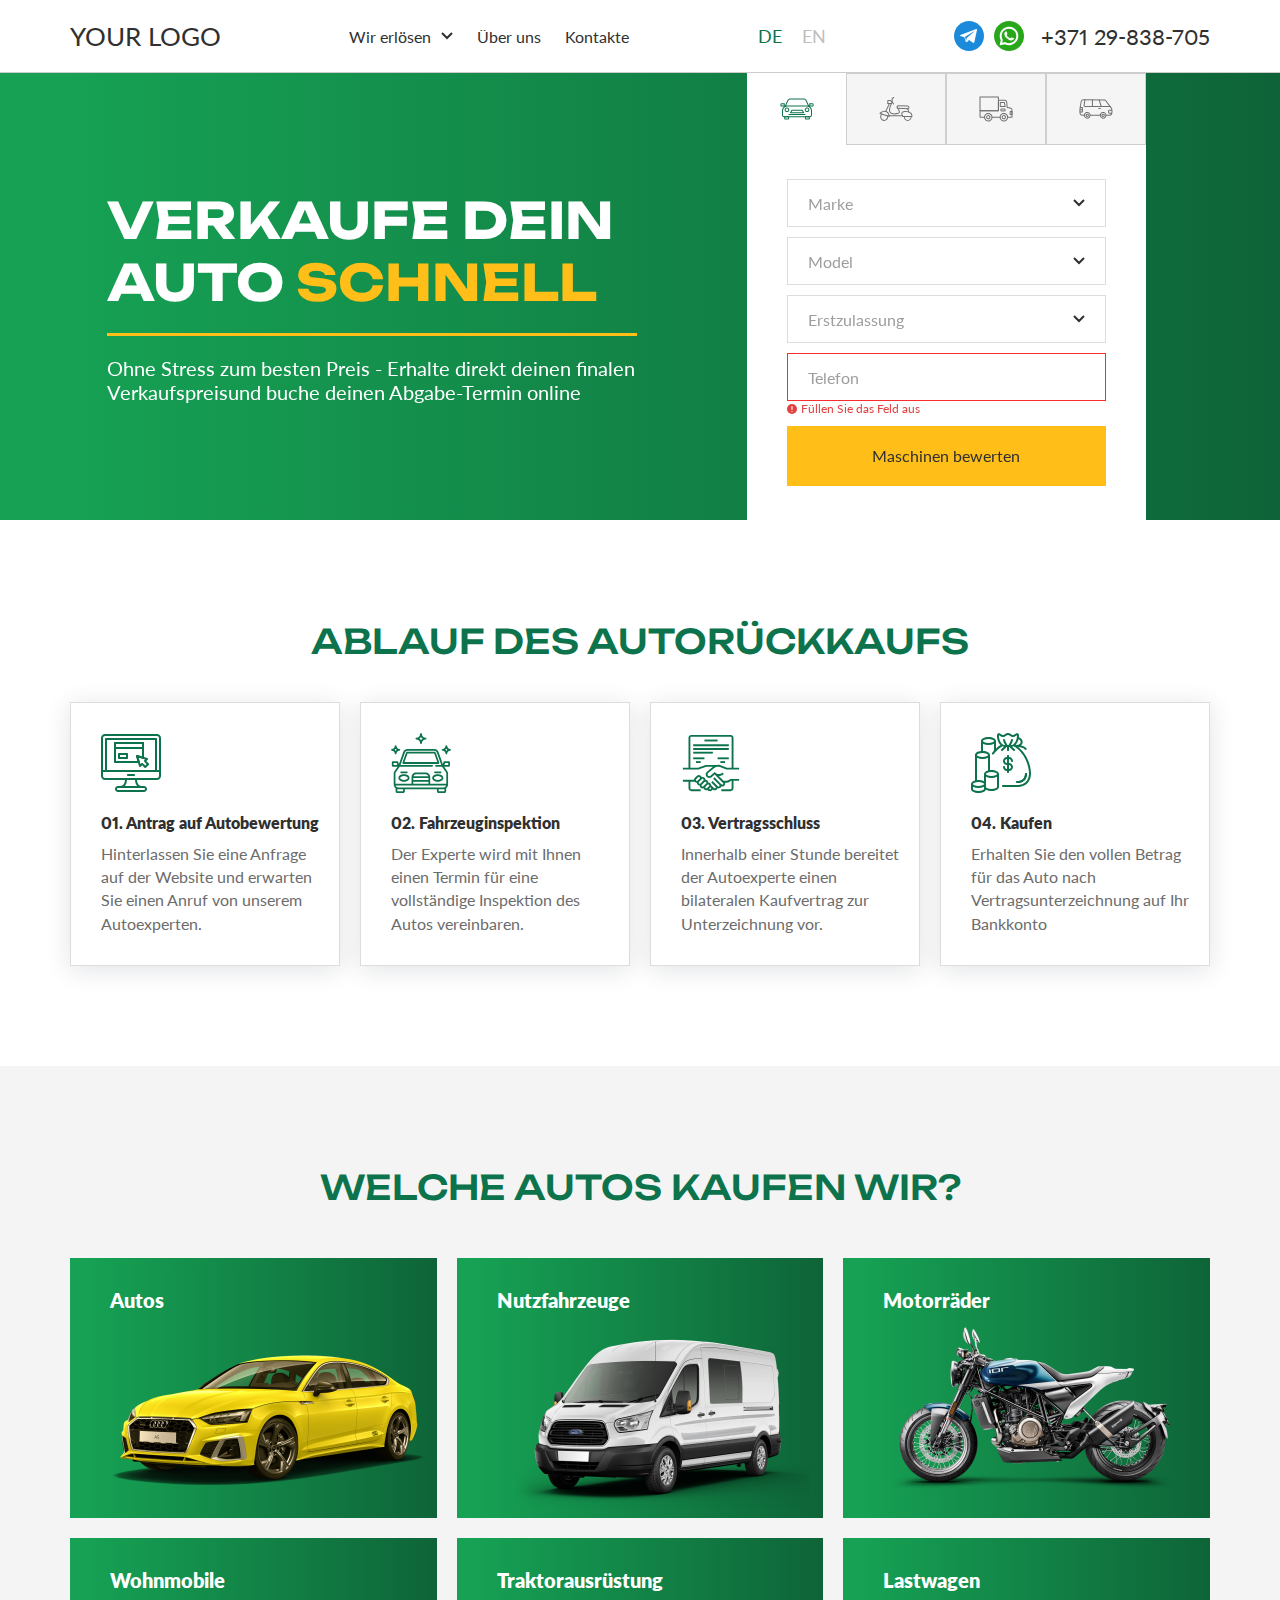
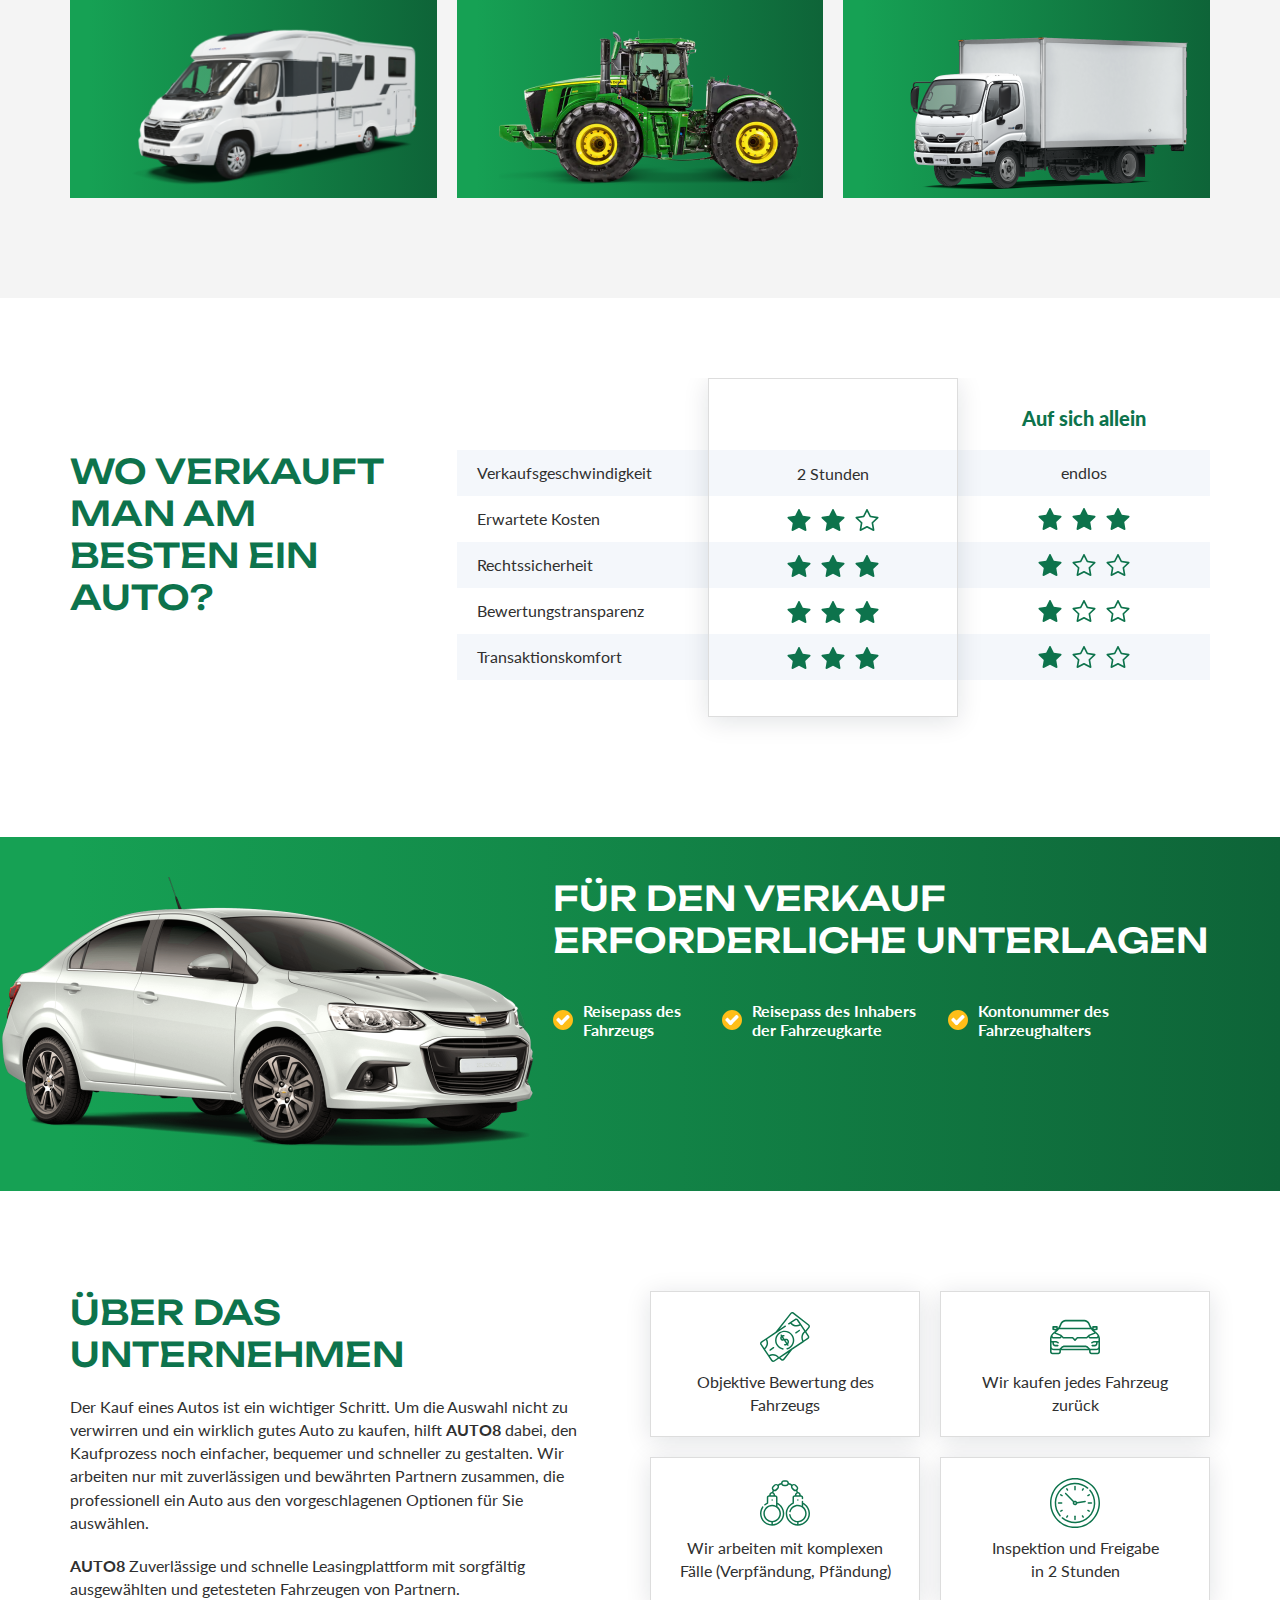
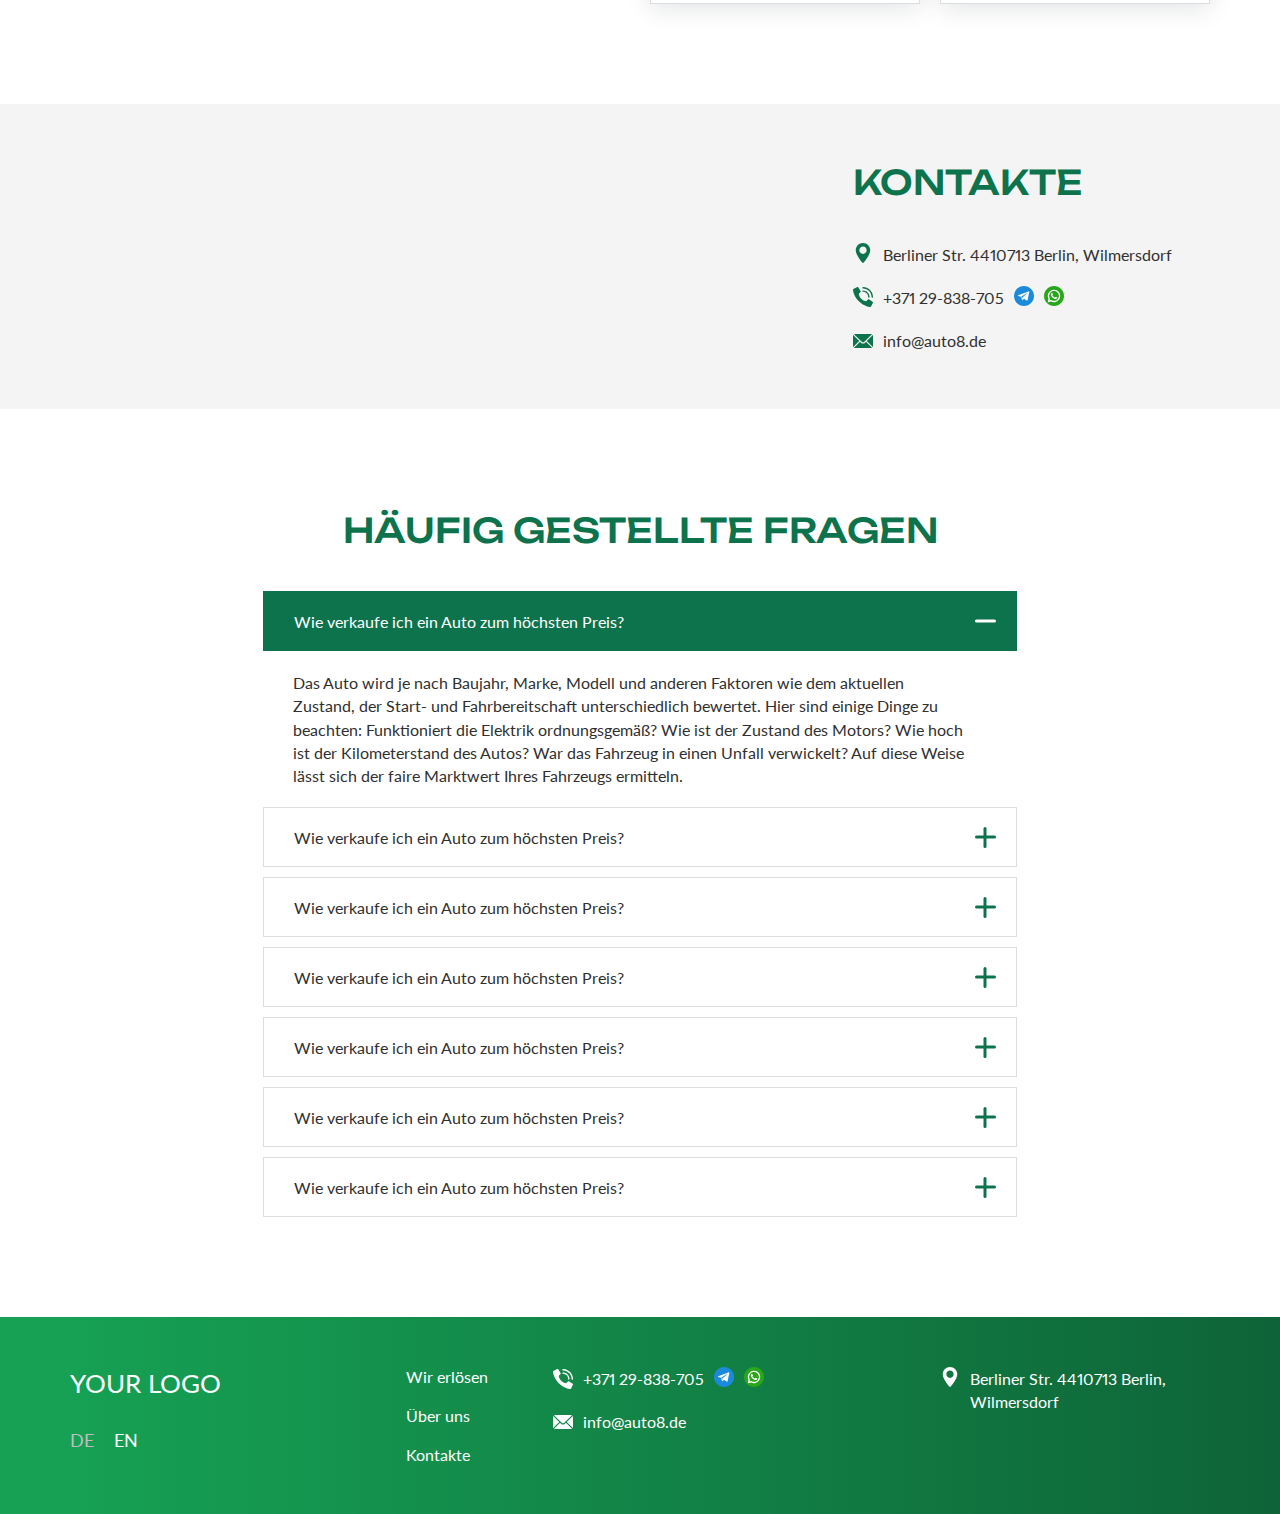
==== index.html @ 05e57867 "first commit" ====
<!DOCTYPE html>
<html lang="de">

<head>
	<meta charset="utf-8">
	<title>Auto8</title>
	<meta http-equiv="X-UA-Compatible" content="IE=edge">
	<meta name="viewport" content="width=device-width, initial-scale=1, maximum-scale=1">

	<meta property="og:image" content="path/to/image.jpg">
	<link rel="shortcut icon" href="img/favicon/favicon.ico" type="image/x-icon">

	<!-- Chrome, Firefox OS and Opera -->
	<meta name="theme-color" content="#000">
	<!-- Windows Phone -->
	<meta name="msapplication-navbutton-color" content="#000">
	<!-- iOS Safari -->
	<meta name="apple-mobile-web-app-status-bar-style" content="#000">

	<link rel="stylesheet" href="css/bootstrap.min.css">
	<link rel="stylesheet" href="css/slick.css" />
	<link rel="stylesheet" href="css/fileup.min.css">
	<link rel="stylesheet" href="css/main.css">
	<link rel="stylesheet" href="css/header.css">
	<link rel="stylesheet" href="css/footer.css">
	<link rel="stylesheet" href="css/media.css">

</head>

<body>

	<div class="wrapper">

		<div class="mobile-menu">

			<div class="mobile-menu__body">
				<ul class="menu">
					<li class="dropdown"><a href="#" class="dropdown-toggle" data-toggle="dropdown" aria-haspopup="true"
							aria-expanded="false">Wir erlösen </a>
						<div class="dropdown-menu">
							<ul class="dropdown-menu-list ul-my">
								<li class="dropdown">
									<a href="#" class="dropdown-toggle" data-toggle="dropdown" aria-haspopup="true"
										aria-expanded="false">Wir
										erlösen</a>
									<div class="dropdown-menu">
										<ul class="dropdown-menu-list ul-my">
											<li><a href="#">Wir erlösen</a></li>
											<li><a href="#">Über uns</a></li>
											<li><a href="#">Wir erlösen</a></li>
											<li><a href="#">Wir Über uns</a></li>
											<li><a href="#">Wir erlösen</a></li>
										</ul>
									</div>
								</li>
								<li class="dropdown">
									<a href="#" class="dropdown-toggle" data-toggle="dropdown" aria-haspopup="true"
										aria-expanded="false">Über
										uns</a>
									<div class="dropdown-menu">
										<ul class="dropdown-menu-list ul-my">
											<li><a href="#">Wir erlösen</a></li>
											<li><a href="#">Über uns</a></li>
											<li><a href="#">Wir erlösen</a></li>
											<li><a href="#">Wir Über uns</a></li>
											<li><a href="#">Wir erlösen</a></li>
										</ul>
									</div>
								</li>
								<li class="dropdown">
									<a href="#" class="dropdown-toggle" data-toggle="dropdown" aria-haspopup="true"
										aria-expanded="false">Wir
										erlösen</a>
									<div class="dropdown-menu">
										<ul class="dropdown-menu-list ul-my">
											<li><a href="#">Wir erlösen</a></li>
											<li><a href="#">Über uns</a></li>
											<li><a href="#">Wir erlösen</a></li>
											<li><a href="#">Wir Über uns</a></li>
											<li><a href="#">Wir erlösen</a></li>
										</ul>
									</div>
								</li>
								<li class="dropdown">
									<a href="#" class="dropdown-toggle" data-toggle="dropdown" aria-haspopup="true"
										aria-expanded="false">Wir Über
										uns</a>
									<div class="dropdown-menu">
										<ul class="dropdown-menu-list ul-my">
											<li><a href="#">Wir erlösen</a></li>
											<li><a href="#">Über uns</a></li>
											<li><a href="#">Wir erlösen</a></li>
											<li><a href="#">Wir Über uns</a></li>
											<li><a href="#">Wir erlösen</a></li>
										</ul>
									</div>
								</li>
								<li class="dropdown">
									<a href="#" class="dropdown-toggle" data-toggle="dropdown" aria-haspopup="true"
										aria-expanded="false">Wir
										erlösen</a>
									<div class="dropdown-menu">
										<ul class="dropdown-menu-list ul-my">
											<li><a href="#">Wir erlösen</a></li>
											<li><a href="#">Über uns</a></li>
											<li><a href="#">Wir erlösen</a></li>
											<li><a href="#">Wir Über uns</a></li>
											<li><a href="#">Wir erlösen</a></li>
										</ul>
									</div>
								</li>
							</ul>
						</div>

					</li>
					<li><a href="about.html">Über uns</a></li>
					<li><a href="contacts.html">Kontakte</a></li>
				</ul>

				<div class="list-language">
					<a href="#" class="list-language-item active">
						De
					</a>
					<a href="#" class="list-language-item">
						En
					</a>
				</div>

				<div class="mobile-menu-box">
					<ul class="list-messengers">
						<li><a href="#"><img src="img/telegram.svg" alt=""></a></li>
						<li><a href="#"><img src="img/whatsapp.svg" alt=""></a></li>
					</ul>
					<a href="tel:+37129838705" class="phone">+371 29-838-705</a>
				</div>
			</div>
		</div>

		<div class="overlay-menu"></div>

		<header>
			<div class="container">
				<div class="row">
					<div class="col-12 d-flex flex-wrap align-items-center">

						<a href="index.html" class="logo">your logo</a>

						<ul class="menu">
							<li class="dropdown"><a href="#" class="dropdown-toggle" data-toggle="dropdown" aria-haspopup="true"
									aria-expanded="false">Wir erlösen <span class="dropdown-toggle__icon"><svg class="svg-icon">
											<use xlink:href="img/sprite.svg#arrow-bottom"></use>
										</svg></span></a>
								<div class="dropdown-menu">
									<ul class="dropdown-menu-list ul-my">
										<li class="dropdown">
											<a href="#" class="dropdown-toggle" data-toggle="dropdown" aria-haspopup="true"
												aria-expanded="false">Wir erlösen</a>
											<div class="dropdown-menu">
												<ul class="dropdown-menu-list ul-my">
													<li><a href="#">Wir erlösen</a></li>
													<li><a href="#">Über uns</a></li>
													<li><a href="#">Wir erlösen</a></li>
													<li><a href="#">Wir Über uns</a></li>
													<li><a href="#">Wir erlösen</a></li>
												</ul>
											</div>
										</li>
										<li class="dropdown">
											<a href="#" class="dropdown-toggle" data-toggle="dropdown" aria-haspopup="true"
												aria-expanded="false">Über uns</a>
											<div class="dropdown-menu">
												<ul class="dropdown-menu-list ul-my">
													<li><a href="#">Wir erlösen</a></li>
													<li><a href="#">Über uns</a></li>
													<li><a href="#">Wir erlösen</a></li>
													<li><a href="#">Wir Über uns</a></li>
													<li><a href="#">Wir erlösen</a></li>
												</ul>
											</div>
										</li>
										<li class="dropdown">
											<a href="#" class="dropdown-toggle" data-toggle="dropdown" aria-haspopup="true"
												aria-expanded="false">Wir erlösen</a>
											<div class="dropdown-menu">
												<ul class="dropdown-menu-list ul-my">
													<li><a href="#">Wir erlösen</a></li>
													<li><a href="#">Über uns</a></li>
													<li><a href="#">Wir erlösen</a></li>
													<li><a href="#">Wir Über uns</a></li>
													<li><a href="#">Wir erlösen</a></li>
												</ul>
											</div>
										</li>
										<li class="dropdown">
											<a href="#" class="dropdown-toggle" data-toggle="dropdown" aria-haspopup="true"
												aria-expanded="false">Wir Über uns</a>
											<div class="dropdown-menu">
												<ul class="dropdown-menu-list ul-my">
													<li><a href="#">Wir erlösen</a></li>
													<li><a href="#">Über uns</a></li>
													<li><a href="#">Wir erlösen</a></li>
													<li><a href="#">Wir Über uns</a></li>
													<li><a href="#">Wir erlösen</a></li>
												</ul>
											</div>
										</li>
										<li class="dropdown">
											<a href="#" class="dropdown-toggle" data-toggle="dropdown" aria-haspopup="true"
												aria-expanded="false">Wir erlösen</a>
											<div class="dropdown-menu">
												<ul class="dropdown-menu-list ul-my">
													<li><a href="#">Wir erlösen</a></li>
													<li><a href="#">Über uns</a></li>
													<li><a href="#">Wir erlösen</a></li>
													<li><a href="#">Wir Über uns</a></li>
													<li><a href="#">Wir erlösen</a></li>
												</ul>
											</div>
										</li>
									</ul>
								</div>

							</li>
							<li><a href="about.html">Über uns</a></li>
							<li><a href="contacts.html">Kontakte</a></li>
						</ul>

						<div class="list-language">
							<a href="#" class="list-language-item active">De</a>
							<a href="#" class="list-language-item">En</a>
						</div>

						<ul class="list-messengers">
							<li><a href="#"><img src="img/telegram.svg" alt=""></a></li>
							<li><a href="#"><img src="img/whatsapp.svg" alt=""></a></li>
						</ul>

						<a href="tel:+37129838705" class="phone">+371 29-838-705</a>

						<a href="tel:" class="phone-mobile">
							<svg class="svg-icon">
								<use xlink:href="img/sprite.svg#phone"></use>
							</svg>
						</a>

						<div class="btn-burger">
							<span></span>
							<span></span>
							<span></span>
						</div>
					</div>
				</div>
			</div>
		</header>

		<main class="home">
			<div class="home-slider">
				<div class="slide">
					<div class="home-slider-item">
						<div class="container">
							<div class="row align-items-center">
								<div class="col-12 col-md-7">
									<div class="home-slider-content">
										<h1 class="slider-title">Verkaufe dein Auto <span class="color-accent">schnell</span></h1>
										<div class="box-text">Ohne Stress zum besten Preis - Erhalte direkt deinen finalen Verkaufspreisund
											buche deinen Abgabe-Termin online</div>
									</div>
								</div>
								<div class="col-12 col-md-5">
									<div class="home-filter">
										<ul class="nav nav-tabs" role="tablist">
											<li class="nav-item" role="presentation">
												<a class="nav-link active" id="nav-tab1" data-toggle="tab" href="#tab1" role="tab"
													aria-controls="tab1" aria-selected="true">
													<svg class="svg-icon">
														<use xlink:href="img/sprite.svg#tab1"></use>
													</svg>
												</a>
											</li>
											<li class="nav-item" role="presentation">
												<a class="nav-link" id="nav-tab2" data-toggle="tab" href="#tab2" role="tab" aria-controls="tab2"
													aria-selected="false">
													<svg class="svg-icon">
														<use xlink:href="img/sprite.svg#tab2"></use>
													</svg>
												</a>
											</li>
											<li class="nav-item" role="presentation">
												<a class="nav-link" id="nav-tab3" data-toggle="tab" href="#tab3" role="tab" aria-controls="tab3"
													aria-selected="false">
													<svg class="svg-icon">
														<use xlink:href="img/sprite.svg#tab3"></use>
													</svg>
												</a>
											</li>
											<li class="nav-item" role="presentation">
												<a class="nav-link" id="nav-tab4" data-toggle="tab" href="#tab4" role="tab" aria-controls="tab4"
													aria-selected="false">
													<svg class="svg-icon">
														<use xlink:href="img/sprite.svg#tab4"></use>
													</svg>
												</a>
											</li>
										</ul>

										<div class="tab-content">
											<div class="tab-pane active" id="tab1" role="tabpanel" aria-labelledby="nav-tab1">
												<form method="post" class="form">
													<label>
														<select name="select" class="select-my">
															<option value="Marke">Marke</option>
															<option value="BMW">BMW</option>
															<option value="Marke">Marke</option>
														</select>
													</label>
													<label>
														<select name="select" class="select-my">
															<option value="Model">Model</option>
															<option value="BMW">BMW</option>
															<option value="Marke">Marke</option>
														</select>
													</label>
													<label>
														<select name="select" class="select-my">
															<option value="Erstzulassung">Erstzulassung</option>
															<option value="BMW">BMW</option>
															<option value="Marke">Marke</option>
														</select>
													</label>
													<label class="error-label">
														<input type="text" placeholder="Telefon" name="phone">
														<div class="error-tooltip">
															<div class="error-tooltip__icon">!</div>
															<div class="error-tooltip__text">Füllen Sie das Feld aus</div>
														</div>
													</label>

													<button type="submit" class="btn btn-yellow">Maschinen bewerten</button>
												</form>
											</div>
											<div class="tab-pane" id="tab2" role="tabpanel" aria-labelledby="nav-tab2">
												<form method="post" class="form">
													<label>
														<select name="select" class="select-my">
															<option value="Marke">Marke</option>
															<option value="BMW">BMW</option>
															<option value="Marke">Marke</option>
														</select>
													</label>
													<label>
														<select name="select" class="select-my">
															<option value="Model">Model</option>
															<option value="BMW">BMW</option>
															<option value="Marke">Marke</option>
														</select>
													</label>
													<label>
														<select name="select" class="select-my">
															<option value="Erstzulassung">Erstzulassung</option>
															<option value="BMW">BMW</option>
															<option value="Marke">Marke</option>
														</select>
													</label>
													<label class="error-label">
														<input type="text" placeholder="Telefon" name="phone">
														<div class="error-tooltip">
															<div class="error-tooltip__icon">!</div>
															<div class="error-tooltip__text">Füllen Sie das Feld aus</div>
														</div>
													</label>

													<button type="submit" class="btn btn-yellow">Maschinen bewerten</button>
												</form>
											</div>
											<div class="tab-pane" id="tab3" role="tabpanel" aria-labelledby="nav-tab3">
												<form method="post" class="form">
													<label>
														<select name="select" class="select-my">
															<option value="Marke">Marke</option>
															<option value="BMW">BMW</option>
															<option value="Marke">Marke</option>
														</select>
													</label>
													<label>
														<select name="select" class="select-my">
															<option value="Model">Model</option>
															<option value="BMW">BMW</option>
															<option value="Marke">Marke</option>
														</select>
													</label>
													<label>
														<select name="select" class="select-my">
															<option value="Erstzulassung">Erstzulassung</option>
															<option value="BMW">BMW</option>
															<option value="Marke">Marke</option>
														</select>
													</label>
													<label>
														<input type="text" placeholder="Telefon" name="phone">
													</label>

													<button type="submit" class="btn btn-yellow">Maschinen bewerten</button>
												</form>
											</div>
											<div class="tab-pane" id="tab4" role="tabpanel" aria-labelledby="nav-tab4">
												<form method="post" class="form">
													<label>
														<select name="select" class="select-my">
															<option value="Marke">Marke</option>
															<option value="BMW">BMW</option>
															<option value="Marke">Marke</option>
														</select>
													</label>
													<label>
														<select name="select" class="select-my">
															<option value="Model">Model</option>
															<option value="BMW">BMW</option>
															<option value="Marke">Marke</option>
														</select>
													</label>
													<label>
														<select name="select" class="select-my">
															<option value="Erstzulassung">Erstzulassung</option>
															<option value="BMW">BMW</option>
															<option value="Marke">Marke</option>
														</select>
													</label>
													<label>
														<input type="text" placeholder="Telefon" name="phone">
													</label>

													<button type="submit" class="btn btn-yellow">Maschinen bewerten</button>
												</form>
											</div>

										</div>
									</div>

								</div>
							</div>
						</div>
					</div>
				</div>

			</div>
		</main>

		<section class="scheme">
			<div class="container">
				<div class="row">
					<div class="col-12 text-center">
						<h2>Ablauf des Autorückkaufs</h2>
					</div>
				</div>

				<div class="row">
					<div class="col-12 col-sm-6 col-lg-3 mb-10">
						<div class="scheme-box">
							<div class="scheme-box__icon"><img src="img/adv-icon1.svg" alt=""></div>
							<h3>01. Antrag auf Autobewertung</h3>
							<div class="box-text">
								<p>Hinterlassen Sie eine Anfrage auf der Website und erwarten Sie einen Anruf von unserem Autoexperten.
								</p>
							</div>
						</div>
					</div>

					<div class="col-12 col-sm-6 col-lg-3 mb-10">
						<div class="scheme-box">
							<div class="scheme-box__icon"><img src="img/adv-icon2.svg" alt=""></div>
							<h3>02. Fahrzeuginspektion</h3>
							<div class="box-text">
								<p>Der Experte wird mit Ihnen einen Termin für eine vollständige Inspektion des Autos vereinbaren.</p>
							</div>
						</div>
					</div>

					<div class="col-12 col-sm-6 col-lg-3 mb-10">
						<div class="scheme-box">
							<div class="scheme-box__icon"><img src="img/adv-icon3.svg" alt=""></div>
							<h3>03. Vertragsschluss</h3>
							<div class="box-text">
								<p>Innerhalb einer Stunde bereitet der Autoexperte einen bilateralen Kaufvertrag zur Unterzeichnung vor.
								</p>
							</div>
						</div>
					</div>

					<div class="col-12 col-sm-6 col-lg-3 mb-10">
						<div class="scheme-box">
							<div class="scheme-box__icon"><img src="img/adv-icon4.svg" alt=""></div>
							<h3>04. Kaufen</h3>
							<div class="box-text">
								<p>Erhalten Sie den vollen Betrag für das Auto nach Vertragsunterzeichnung auf Ihr Bankkonto</p>
							</div>
						</div>
					</div>

				</div>
			</div>
		</section>

		<section class="category-auto bg-grey" id="category-auto">
			<div class="container">
				<div class="row">
					<div class="col-12 text-center">
						<h2>Welche Autos kaufen wir?</h2>
					</div>
				</div>

				<div class="row category-auto-slider">
					<div class="col-12 col-sm-6 col-lg-4 mb-20">
						<div class="category-auto-box category-auto-box1">
							<h4>Autos</h4>
							<img src="img/category1.png" alt="" class="category-auto-box__img">
						</div>
					</div>
					<div class="col-12 col-sm-6 col-lg-4 mb-20">
						<div class="category-auto-box category-auto-box2">
							<h4>Nutzfahrzeuge</h4>
							<img src="img/category2.png" alt="" class="category-auto-box__img">
						</div>
					</div>
					<div class="col-12 col-sm-6 col-lg-4 mb-20">
						<div class="category-auto-box category-auto-box3">
							<h4>Motorräder</h4>
							<img src="img/category3.png" alt="" class="category-auto-box__img">
						</div>
					</div>
					<div class="col-12 col-sm-6 col-lg-4 mb-20">
						<div class="category-auto-box category-auto-box4">
							<h4>Wohnmobile</h4>
							<img src="img/category4.png" alt="" class="category-auto-box__img">
						</div>
					</div>
					<div class="col-12 col-sm-6 col-lg-4 mb-20">
						<div class="category-auto-box category-auto-box5">
							<h4>Traktorausrüstung</h4>
							<img src="img/category5.png" alt="" class="category-auto-box__img">
						</div>
					</div>
					<div class="col-12 col-sm-6 col-lg-4 mb-20">
						<div class="category-auto-box category-auto-box6">
							<h4>Lastwagen</h4>
							<img src="img/category6.png" alt="" class="category-auto-box__img">
						</div>
					</div>
				</div>
			</div>
		</section>

		<section class="benefit p-80">
			<div class="container">
				<div class="row">
					<div class="col-12 col-lg-4">
						<h2>Wo verkauft man am besten ein Auto?</h2>
					</div>

					<div class="col-12 col-lg-8">
						<div class="benefit-table">
							<div class="benefit-table-row col-30">
								<ul class="ul-my benefit-table-list">
									<li>Verkaufsgeschwindigkeit</li>
									<li>Erwartete Kosten</li>
									<li>Rechtssicherheit</li>
									<li>Bewertungstransparenz</li>
									<li>Transaktionskomfort</li>
								</ul>
							</div>

							<div class="benefit-table-col">
								<div class="priority-box">
									<div class="benefit-table-col__head">
										<div class="logo-company"></div>
									</div>
									<div class="benefit-table-col__body">
										<ul class="ul-my benefit-table-list">
											<li>2 Stunden</li>
											<li>
												<ul class="list-star ul-my">
													<li><img src="img/star.svg" alt=""></li>
													<li><img src="img/star.svg" alt=""></li>
													<li><img src="img/star0.svg" alt=""></li>
												</ul>
											</li>
											<li>
												<ul class="list-star ul-my">
													<li><img src="img/star.svg" alt=""></li>
													<li><img src="img/star.svg" alt=""></li>
													<li><img src="img/star.svg" alt=""></li>
												</ul>
											</li>
											<li>
												<ul class="list-star ul-my">
													<li><img src="img/star.svg" alt=""></li>
													<li><img src="img/star.svg" alt=""></li>
													<li><img src="img/star.svg" alt=""></li>
												</ul>
											</li>
											<li>
												<ul class="list-star ul-my">
													<li><img src="img/star.svg" alt=""></li>
													<li><img src="img/star.svg" alt=""></li>
													<li><img src="img/star.svg" alt=""></li>
												</ul>
											</li>
										</ul>
									</div>
								</div>
							</div>
							<div class="benefit-table-col">
								<div class="no-priority-box">
									<div class="benefit-table-col__head">
										<h3>Auf sich allein</h3>
									</div>
									<div class="benefit-table-col__body">
										<ul class="ul-my benefit-table-list">
											<li>endlos</li>
											<li>
												<ul class="list-star ul-my">
													<li><img src="img/star.svg" alt=""></li>
													<li><img src="img/star.svg" alt=""></li>
													<li><img src="img/star.svg" alt=""></li>
												</ul>
											</li>
											<li>
												<ul class="list-star ul-my">
													<li><img src="img/star.svg" alt=""></li>
													<li><img src="img/star0.svg" alt=""></li>
													<li><img src="img/star0.svg" alt=""></li>
												</ul>
											</li>
											<li>
												<ul class="list-star ul-my">
													<li><img src="img/star.svg" alt=""></li>
													<li><img src="img/star0.svg" alt=""></li>
													<li><img src="img/star0.svg" alt=""></li>
												</ul>
											</li>
											<li>
												<ul class="list-star ul-my">
													<li><img src="img/star.svg" alt=""></li>
													<li><img src="img/star0.svg" alt=""></li>
													<li><img src="img/star0.svg" alt=""></li>
												</ul>
											</li>
										</ul>
									</div>
								</div>
							</div>
						</div>
					</div>
				</div>
			</div>
		</section>

		<section class="documents">
			<div class="container">
				<div class="row">
					<div class="col-12 col-lg-7 order-lg-1">
						<h2 class="color-white">Für den Verkauf erforderliche Unterlagen</h2>

						<div class="row">
							<div class="col-12 col-sm-6 col-lg-3 mb-20">
								<div class="documents-box">
									<div class="documents-box__icon"><img src="img/checked.svg" alt=""></div>
									<p>Reisepass des Fahrzeugs</p>
								</div>
							</div>
							<div class="col-12 col-sm-6 col-lg-4 mb-20">
								<div class="documents-box">
									<div class="documents-box__icon"><img src="img/checked.svg" alt=""></div>
									<p>Reisepass des Inhabers der Fahrzeugkarte</p>
								</div>
							</div>
							<div class="col-12 col-sm-6 col-lg-4 mb-20">
								<div class="documents-box">
									<div class="documents-box__icon"><img src="img/checked.svg" alt=""></div>
									<p>Kontonummer des Fahrzeughalters</p>
								</div>
							</div>
						</div>
					</div>

					<div class="col-12 col-lg-5 d-none d-lg-block">
						<div class="documents-image"><img src="img/car.png" alt=""></div>
					</div>
				</div>
			</div>
		</section>

		<section class="about">
			<div class="container">
				<div class="row">
					<div class="col-12 col-lg-6">
						<h2>Über das Unternehmen</h2>
						<div class="box-text">
							<p>Der Kauf eines Autos ist ein wichtiger Schritt. Um die Auswahl nicht zu verwirren und ein wirklich
								gutes
								Auto zu kaufen,
								hilft <strong>AUTO8</strong> dabei, den Kaufprozess noch einfacher, bequemer und schneller zu gestalten.
								Wir arbeiten nur
								mit
								zuverlässigen und bewährten Partnern zusammen, die professionell ein Auto aus den vorgeschlagenen
								Optionen
								für Sie
								auswählen.</p>

							<p><strong>AUTO8</strong> Zuverlässige und schnelle Leasingplattform mit sorgfältig ausgewählten und
								getesteten Fahrzeugen von
								Partnern.</p>
						</div>
					</div>

					<div class="col-12 col-lg-6">
						<div class="row">
							<div class="col-6 mb-20">
								<div class="about-box">
									<div class="about-box__icon"><img src="img/about-icon1.svg" alt=""></div>
									<p>Objektive Bewertung des <br>Fahrzeugs</p>
								</div>
							</div>
							<div class="col-6 mb-20">
								<div class="about-box">
									<div class="about-box__icon"><img src="img/about-icon2.svg" alt=""></div>
									<p>Wir kaufen jedes Fahrzeug <br>zurück</p>
								</div>
							</div>
							<div class="col-6 mb-20">
								<div class="about-box">
									<div class="about-box__icon"><img src="img/about-icon3.svg" alt=""></div>
									<p>Wir arbeiten mit komplexen <br>
										Fälle (Verpfändung, Pfändung)</p>
								</div>
							</div>
							<div class="col-6 mb-20">
								<div class="about-box">
									<div class="about-box__icon"><img src="img/about-icon4.svg" alt=""></div>
									<p>Inspektion und Freigabe <br>
										in 2 Stunden</p>
								</div>
							</div>
						</div>
					</div>
				</div>
			</div>
		</section>

		<section class="work-address">
			<div class="container">
				<div class="row">
					<div class="col-12 col-lg-4 order-lg-1">
						<div class="work-address-content">
							<h2>Kontakte</h2>

							<div class="work-address-box">
								<div class="list-contacts-item">
									<div class="list-contacts-item__icon">
										<svg class="svg-icon">
											<use xlink:href="img/sprite.svg#location"></use>
										</svg>
									</div>
									<div class="list-contacts-item__text">Berliner Str. 4410713 Berlin, Wilmersdorf</div>
								</div>
								<div class="list-contacts-item">
									<a href="tel:+37129838705" class="list-contacts-item__link">
										<span class="list-contacts-item__icon">
											<svg class="svg-icon">
												<use xlink:href="img/sprite.svg#phone"></use>
											</svg>
										</span>
										<span class="list-contacts-item__text">+371 29-838-705</span>
									</a>
									<ul class="list-messengers">
										<li><a href="#"><img src="img/telegram.svg" alt=""></a></li>
										<li><a href="#"><img src="img/whatsapp.svg" alt=""></a></li>
									</ul>
								</div>
								<div class="list-contacts-item">
									<a href="mailto:info@auto8.de" class="list-contacts-item__link">
										<span class="list-contacts-item__icon">
											<svg class="svg-icon">
												<use xlink:href="img/sprite.svg#mail"></use>
											</svg>
										</span>
										<span class="list-contacts-item__text">info@auto8.de</span>
									</a>
								</div>
							</div>
						</div>
					</div>

					<div class="col-12 col-lg-8">
						<div class="map">
							<iframe
								src="https://www.google.com/maps/embed?pb=!1m18!1m12!1m3!1d2179.0674229301007!2d24.208456416014542!3d56.89623178087463!2m3!1f0!2f0!3f0!3m2!1i1024!2i768!4f13.1!3m3!1m2!1s0x46eed24236c232f3%3A0xed297e4a9b831e4f!2zTWFza2F2YXMgaWVsYSA0MTgsIExhdGdhbGVzIHByaWVrxaFwaWxzxJN0YSwgUsSrZ2EsIExWLTEwNjMsINCb0LDRgtCy0LjRjw!5e0!3m2!1sru!2sua!4v1658496160242!5m2!1sru!2sua"
								style="border:0;" allowfullscreen="" loading="lazy"
								referrerpolicy="no-referrer-when-downgrade"></iframe>
						</div>
					</div>
				</div>
			</div>
		</section>

		<section class="question p-100">
			<div class="container">
				<div class="row">
					<div class="col-12 text-center">
						<h2>Häufig gestellte Fragen</h2>
					</div>

					<div class="col-12 col-lg-8 offset-lg-2">
						<div class="accordion" id="accordionExample">
							<div class="card">
								<div class="card-header" id="headingOne" data-toggle="collapse" data-target="#collapseOne"
									aria-expanded="true" aria-controls="collapseOne">
									<h3>Wie verkaufe ich ein Auto zum höchsten Preis?</h3>
									<div class="accordion-icon"></div>
								</div>

								<div id="collapseOne" class="collapse show" aria-labelledby="headingOne"
									data-parent="#accordionExample">
									<div class="card-body">
										<div class="box-text">
											<p>Das Auto wird je nach Baujahr, Marke, Modell und anderen Faktoren wie dem aktuellen Zustand,
												der
												Start- und
												Fahrbereitschaft unterschiedlich bewertet. Hier sind einige Dinge zu beachten: Funktioniert die
												Elektrik ordnungsgemäß?
												Wie ist der Zustand des Motors? Wie hoch ist der Kilometerstand des Autos? War das Fahrzeug in
												einen Unfall verwickelt?
												Auf diese Weise lässt sich der faire Marktwert Ihres Fahrzeugs ermitteln.</p>
										</div>
									</div>
								</div>
							</div>
							<div class="card">
								<div class="card-header collapsed" id="headingTwo" data-toggle="collapse" data-target="#collapseTwo"
									aria-expanded="false" aria-controls="collapseTwo">
									<h3>Wie verkaufe ich ein Auto zum höchsten Preis?</h3>
									<div class="accordion-icon"></div>
								</div>
								<div id="collapseTwo" class="collapse" aria-labelledby="headingTwo" data-parent="#accordionExample">
									<div class="card-body">
										<div class="box-text">
											<p>Das Auto wird je nach Baujahr, Marke, Modell und anderen Faktoren wie dem aktuellen Zustand,
												der
												Start- und
												Fahrbereitschaft unterschiedlich bewertet. Hier sind einige Dinge zu beachten: Funktioniert die
												Elektrik
												ordnungsgemäß?
												Wie ist der Zustand des Motors? Wie hoch ist der Kilometerstand des Autos? War das Fahrzeug in
												einen Unfall
												verwickelt?
												Auf diese Weise lässt sich der faire Marktwert Ihres Fahrzeugs ermitteln.</p>
										</div>
									</div>
								</div>
							</div>
							<div class="card">
								<div class="card-header collapsed" id="headingThree" data-toggle="collapse" data-target="#collapseThree"
									aria-expanded="false" aria-controls="collapseThree">
									<h3>Wie verkaufe ich ein Auto zum höchsten Preis?</h3>
									<div class="accordion-icon"></div>
								</div>
								<div id="collapseThree" class="collapse" aria-labelledby="headingThree" data-parent="#accordionExample">
									<div class="card-body">
										<div class="box-text">
											<p>Das Auto wird je nach Baujahr, Marke, Modell und anderen Faktoren wie dem aktuellen Zustand,
												der
												Start- und
												Fahrbereitschaft unterschiedlich bewertet. Hier sind einige Dinge zu beachten: Funktioniert die
												Elektrik
												ordnungsgemäß?
												Wie ist der Zustand des Motors? Wie hoch ist der Kilometerstand des Autos? War das Fahrzeug in
												einen Unfall
												verwickelt?
												Auf diese Weise lässt sich der faire Marktwert Ihres Fahrzeugs ermitteln.</p>
										</div>
									</div>
								</div>
							</div>
							<div class="card">
								<div class="card-header collapsed" id="headingFour" data-toggle="collapse" data-target="#collapseFour"
									aria-expanded="false" aria-controls="collapseFour">
									<h3>Wie verkaufe ich ein Auto zum höchsten Preis?</h3>
									<div class="accordion-icon"></div>
								</div>
								<div id="collapseFour" class="collapse" aria-labelledby="headingFour" data-parent="#accordionExample">
									<div class="card-body">
										<div class="box-text">
											<p>Das Auto wird je nach Baujahr, Marke, Modell und anderen Faktoren wie dem aktuellen Zustand,
												der
												Start- und
												Fahrbereitschaft unterschiedlich bewertet. Hier sind einige Dinge zu beachten: Funktioniert die
												Elektrik
												ordnungsgemäß?
												Wie ist der Zustand des Motors? Wie hoch ist der Kilometerstand des Autos? War das Fahrzeug in
												einen Unfall
												verwickelt?
												Auf diese Weise lässt sich der faire Marktwert Ihres Fahrzeugs ermitteln.</p>
										</div>
									</div>
								</div>
							</div>
							<div class="card">
								<div class="card-header collapsed" id="headingFive" data-toggle="collapse" data-target="#collapseFive"
									aria-expanded="false" aria-controls="collapseFive">
									<h3>Wie verkaufe ich ein Auto zum höchsten Preis?</h3>
									<div class="accordion-icon"></div>
								</div>
								<div id="collapseFive" class="collapse" aria-labelledby="headingFive" data-parent="#accordionExample">
									<div class="card-body">
										<div class="box-text">
											<p>Das Auto wird je nach Baujahr, Marke, Modell und anderen Faktoren wie dem aktuellen Zustand,
												der
												Start- und
												Fahrbereitschaft unterschiedlich bewertet. Hier sind einige Dinge zu beachten: Funktioniert die
												Elektrik
												ordnungsgemäß?
												Wie ist der Zustand des Motors? Wie hoch ist der Kilometerstand des Autos? War das Fahrzeug in
												einen Unfall
												verwickelt?
												Auf diese Weise lässt sich der faire Marktwert Ihres Fahrzeugs ermitteln.</p>
										</div>
									</div>
								</div>
							</div>
							<div class="card">
								<div class="card-header collapsed" id="headingSex" data-toggle="collapse" data-target="#collapseSex"
									aria-expanded="false" aria-controls="collapseSex">
									<h3>Wie verkaufe ich ein Auto zum höchsten Preis?</h3>
									<div class="accordion-icon"></div>
								</div>
								<div id="collapseSex" class="collapse" aria-labelledby="headingSex" data-parent="#accordionExample">
									<div class="card-body">
										<div class="box-text">
											<p>Das Auto wird je nach Baujahr, Marke, Modell und anderen Faktoren wie dem aktuellen Zustand,
												der
												Start- und
												Fahrbereitschaft unterschiedlich bewertet. Hier sind einige Dinge zu beachten: Funktioniert die
												Elektrik
												ordnungsgemäß?
												Wie ist der Zustand des Motors? Wie hoch ist der Kilometerstand des Autos? War das Fahrzeug in
												einen Unfall
												verwickelt?
												Auf diese Weise lässt sich der faire Marktwert Ihres Fahrzeugs ermitteln.</p>
										</div>
									</div>
								</div>
							</div>
							<div class="card">
								<div class="card-header collapsed" id="headingSeven" data-toggle="collapse" data-target="#collapseSeven"
									aria-expanded="false" aria-controls="collapseSeven">
									<h3>Wie verkaufe ich ein Auto zum höchsten Preis?</h3>
									<div class="accordion-icon"></div>
								</div>
								<div id="collapseSeven" class="collapse" aria-labelledby="headingSeven" data-parent="#accordionExample">
									<div class="card-body">
										<div class="box-text">
											<p>Das Auto wird je nach Baujahr, Marke, Modell und anderen Faktoren wie dem aktuellen Zustand,
												der
												Start- und
												Fahrbereitschaft unterschiedlich bewertet. Hier sind einige Dinge zu beachten: Funktioniert die
												Elektrik
												ordnungsgemäß?
												Wie ist der Zustand des Motors? Wie hoch ist der Kilometerstand des Autos? War das Fahrzeug in
												einen Unfall
												verwickelt?
												Auf diese Weise lässt sich der faire Marktwert Ihres Fahrzeugs ermitteln.</p>
										</div>
									</div>
								</div>
							</div>
						</div>
					</div>
				</div>
			</div>
		</section>

		<footer>
			<div class="container">
				<div class="row">
					<div class="col-12 col-sm-6 col-lg-3">
						<div class="footer-box">
							<a href="index.html" class="logo">
								your logo
							</a>

							<div class="list-language">
								<a href="#" class="list-language-item active">
									De
								</a>
								<a href="#" class="list-language-item">
									En
								</a>
							</div>
						</div>
					</div>

					<div class="col-4 col-sm-6 col-lg-2">
						<ul class="footer-menu">
							<li><a href="#category-auto" class="go_to">Wir erlösen</a></li>
							<li><a href="about.html">Über uns</a></li>
							<li><a href="contacts.html">Kontakte</a></li>
						</ul>
					</div>
					<div class="col-8 col-sm-6 col-lg-4">
						<div class="list-contacts">
							<div class="list-contacts-item">
								<a href="tel:+37129838705" class="list-contacts-item__link">
									<span class="list-contacts-item__icon">
										<svg class="svg-icon">
											<use xlink:href="img/sprite.svg#phone"></use>
										</svg>
									</span>
									<span class="list-contacts-item__text">+371 29-838-705</span>
								</a>
								<ul class="list-messengers">
									<li><a href="#"><img src="img/telegram.svg" alt=""></a></li>
									<li><a href="#"><img src="img/whatsapp.svg" alt=""></a></li>
								</ul>
							</div>
							<div class="list-contacts-item">
								<a href="mailto:info@auto8.de" class="list-contacts-item__link">
									<span class="list-contacts-item__icon">
										<svg class="svg-icon">
											<use xlink:href="img/sprite.svg#mail"></use>
										</svg>
									</span>
									<span class="list-contacts-item__text">info@auto8.de</span>
								</a>
							</div>

							<div class="list-contacts-item d-flex d-sm-none">
								<div class="list-contacts-item__icon">
									<svg class="svg-icon">
										<use xlink:href="img/sprite.svg#location"></use>
									</svg>
								</div>
								<div class="list-contacts-item__text">Berliner Str. 4410713 Berlin, Wilmersdorf</div>
							</div>
						</div>
					</div>

					<div class="col-12 col-sm-6 col-lg-3 d-none d-sm-block">
						<div class="list-contacts-item">
							<div class="list-contacts-item__icon">
								<svg class="svg-icon">
									<use xlink:href="img/sprite.svg#location"></use>
								</svg>
							</div>
							<div class="list-contacts-item__text">Berliner Str. 4410713 Berlin, Wilmersdorf</div>
						</div>
					</div>
				</div>
			</div>
		</footer>
	</div>

	<!-- Модальное окно -->
	<div class="modal fade" id="callModal" tabindex="-1" aria-labelledby="callModalLabel" aria-hidden="true">
		<div class="modal-dialog modal-dialog-centered modal-dialog-scrollable">
			<div class="modal-content">
				<div class="modal-header">
					<h2 class="modal-title">Заказать
						обратный звонок</h2>
					<button type="button" class="close" data-dismiss="modal" aria-label="Close">
						<svg class="svg-icon">
							<use xlink:href="img/sprite.svg#close"></use>
						</svg>
					</button>
				</div>
				<div class="modal-body">
					<form method="post" class="form form-callback">
						<label>
							<input type="text" name="name" placeholder="Имя">
						</label>

						<label>
							<input type="tel" class="phone-input phone-input6" placeholder="Телефон">
						</label>

						<button type="submit" class="btn btn-yellow">Перезвоните мне</button>
					</form>
				</div>
			</div>
		</div>
	</div>

	<div class="modal fade" id="thanksModal" tabindex="-1" aria-labelledby="thanksModalLabel" aria-hidden="true">
		<div class="modal-dialog modal-dialog-centered modal-dialog-scrollable">
			<div class="modal-content">
				<div class="modal-body">
					<div class="check-icon"><img src="img/checked.svg" alt=""></div>

					<h2 class="modal-title">заявка отправлена</h2>

					<div class="box-text">
						<p>В ближайшее время с вами свяжется наш менеджер</p>
					</div>
					<button type="button" class="btn btn-yellow" data-dismiss="modal">ОК</button>
				</div>
			</div>
		</div>
	</div>

	<script src="js/jquery.min.js"></script>
	<script src="js/bootstrap.bundle.min.js"></script>
	<script src="js/slick.min.js"></script>
	<script src="js/fileup.js"></script>
	<script src="js/common.js"></script>

</body>

</html>
---- css/fileup.min.css ----
.fileup-file{background-color:#f5f5f5;border:1px solid #dbdbdb;-webkit-border-radius:3px;-moz-border-radius:3px;border-radius:3px;font:12px Verdana,Geneva,sans-serif;margin-bottom:5px;max-width:350px;padding:10px;position:relative;overflow:hidden}.fileup-file.fileup-image .fileup-preview{width:85px;float:left}.fileup-file.fileup-doc .fileup-preview{width:32px;float:left}.fileup-file.fileup-image .fileup-preview img{max-height:80px;max-width:80px}.fileup-file.fileup-image.fileup-no-preview .fileup-preview img,.fileup-file.fileup-doc .fileup-preview img{display:none}.fileup-file.fileup-image.no-preview .fileup-preview{width:80px;height:56px;background-image:url([data-uri])}.fileup-file.fileup-doc .fileup-preview{width:32px;height:32px;background-image:url([data-uri])}.fileup-file .fileup-clear{clear:both}.fileup-file.fileup-doc .fileup-container{margin-left:42px}.fileup-file.fileup-image .fileup-container{margin-left:90px}.fileup-file .fileup-controls{margin-top:5px}.fileup-file .fileup-controls .fileup-upload{margin-right:10px}.fileup-file .fileup-controls .fileup-remove{cursor:pointer;position:absolute;top:10px;right:10px;width:16px;height:16px;background-image:url('[data-uri]');background-color:#f5f5f5}.fileup-file .fileup-controls .fileup-upload,.fileup-file .fileup-controls .fileup-abort{color:#428bca;cursor:pointer}.fileup-file .fileup-controls .fileup-upload:hover,.fileup-file .fileup-controls .fileup-abort:hover{color:#2a6496;text-decoration:underline}.fileup-file .fileup-container .fileup-description{padding-right:15px;word-break:break-all}.fileup-file .fileup-container .fileup-size{white-space:nowrap}.fileup-file .fileup-result.fileup-success{color:#4cae4c}.fileup-file .fileup-result.fileup-error{color:#ce0000}.fileup-progress{background-color:#e5e5e5;margin-top:10px;width:100%}.fileup-progress-bar{width:1px;height:3px;background-color:#09f;-webkit-transition:width .1s ease-out .1s;-moz-transition:width .1s ease-out .1s;-o-transition:width .1s ease-out .1s;transition:width .1s ease-out .1s}.fileup-btn{position:relative;overflow:hidden;display:inline-block}.fileup-btn input{position:absolute;top:0;right:0;margin:0;opacity:0;-ms-filter:'alpha(opacity=0)';font-size:200px;direction:ltr;cursor:pointer}
---- css/main.css ----
@import url("https://fonts.googleapis.com/css2?family=Unbounded:wght@200;300;400;500;600;700;800;900&display=swap");
@import url("https://fonts.googleapis.com/css2?family=Lato:wght@100;300;400;700;900&display=swap");
* {
  -webkit-box-sizing: border-box;
  box-sizing: border-box;
}
*:before, *:after {
  -webkit-box-sizing: border-box;
  box-sizing: border-box;
}

html, body, div, span, applet, object, iframe, h1, h2, h3, h4, h5, h6, p, blockquote, pre, a, abbr, acronym, address, big, cite, code, del, dfn, em, img, ins, kbd, q, s, samp, small, strike, strong, sub, sup, tt, var, b, u, i, center, dl, dt, dd, ol, ul, li, fieldset, form, label, legend, table, caption, tbody, tfoot, thead, tr, th, td, article, aside, canvas, details, embed, figure, figcaption, footer, header, hgroup, menu, nav, output, ruby, section, summary, time, mark, audio, video {
  margin: 0;
  padding: 0;
  border: 0;
  font-size: 100%;
  font: inherit;
  vertical-align: baseline;
}

/* HTML5 display-role reset for older browsers */
article, aside, details, figcaption, figure, footer, header, hgroup, menu, nav, section {
  display: block;
}

ol, ul {
  list-style: none;
}

blockquote, q {
  quotes: none;
}

blockquote:before, blockquote:after, q:before, q:after {
  content: "";
  content: none;
}

table {
  border-collapse: collapse;
  border-spacing: 0;
}

body {
  font-size: 16px;
  min-width: 320px;
  position: relative;
  line-height: normal;
  font-family: "Lato", sans-serif;
  font-weight: normal;
  background: #fff;
  color: #303030;
  padding: 0 !important;
  -webkit-font-feature-settings: "pnum" on, "lnum" on;
          font-feature-settings: "pnum" on, "lnum" on;
}

html, body {
  overflow-x: hidden;
}

img {
  display: block;
  max-width: 100%;
  height: auto;
}

.text-center {
  text-align: center;
}

a {
  display: block;
  text-decoration: none;
  -webkit-transition: 0.3s ease;
  transition: 0.3s ease;
  outline: none;
}
a:hover, a:focus {
  text-decoration: none;
}

input, textarea, select {
  outline: none;
  -webkit-box-shadow: none;
          box-shadow: none;
  -webkit-appearance: none;
     -moz-appearance: none;
          appearance: none;
  padding: 0 20px;
  -webkit-box-sizing: border-box;
          box-sizing: border-box;
  font-family: "Lato", sans-serif;
  height: 48px;
  width: 100%;
  -webkit-transition: 0.3s ease;
  transition: 0.3s ease;
  border: 1px solid #DDDDDD;
  border-radius: 0;
  background: #fff;
  font-size: 16px;
  color: #303030;
}
input:hover, input:focus, textarea:hover, textarea:focus, select:hover, select:focus {
  border: 1px solid #FFBE18;
  outline: none;
  -webkit-box-shadow: none;
          box-shadow: none;
}
input::-webkit-input-placeholder, textarea::-webkit-input-placeholder, select::-webkit-input-placeholder {
  color: #9E9E9E;
}
input::-moz-placeholder, textarea::-moz-placeholder, select::-moz-placeholder {
  color: #9E9E9E;
}
input:-ms-input-placeholder, textarea:-ms-input-placeholder, select:-ms-input-placeholder {
  color: #9E9E9E;
}
input::-ms-input-placeholder, textarea::-ms-input-placeholder, select::-ms-input-placeholder {
  color: #9E9E9E;
}
input::placeholder, textarea::placeholder, select::placeholder {
  color: #9E9E9E;
}

label {
  width: 100%;
  display: block;
  position: relative;
  margin: 0 0 10px;
}
label:last-child {
  margin: 0;
}

.select-my {
  -webkit-appearance: none;
     -moz-appearance: none;
          appearance: none;
  padding: 0 32px 0 20px;
  background: #fff url("../img/arrow-bottom.svg") no-repeat calc(100% - 20px) center;
  background-size: 12px;
  color: #9E9E9E;
}
.select-my:focus {
  color: #303030;
}

button, .btn {
  outline: none;
  -webkit-box-shadow: none;
          box-shadow: none;
  font-family: "Lato", sans-serif;
  padding: 0;
  border: none;
  border-radius: 0;
  margin: 0;
  cursor: pointer;
  -webkit-transition: 0.3s ease;
  transition: 0.3s ease;
  width: 100%;
}
button:hover, button:focus, .btn:hover, .btn:focus {
  outline: none;
  -webkit-box-shadow: none;
          box-shadow: none;
}

.btn {
  display: -webkit-box;
  display: -ms-flexbox;
  display: flex;
  -webkit-box-align: center;
      -ms-flex-align: center;
          align-items: center;
  -webkit-box-pack: center;
      -ms-flex-pack: center;
          justify-content: center;
  text-align: center;
  height: 60px;
  width: 100%;
  font-size: 16px;
}

.btn-yellow {
  background: #FFBE18;
  color: #303030;
}
.btn-yellow:hover {
  background: #0D734C;
  color: #fff;
}

h1 {
  width: 100%;
  font-size: 50px;
  font-weight: 700;
  line-height: 62px;
  font-family: "Unbounded", sans-serif;
  margin: 0 auto 30px;
  text-transform: uppercase;
  color: #0D734C;
}

h2 {
  width: 100%;
  margin: 0 auto 40px;
  font-size: 34px;
  font-weight: 500;
  text-transform: uppercase;
  font-family: "Unbounded", sans-serif;
  color: #0D734C;
}

.color-accent {
  display: inline-block;
  color: #FFBE18;
}

.color-white {
  color: #fff;
}

.breadcrumb-nav {
  width: 100%;
  margin: 0 0 50px;
}

.breadcrumb {
  width: 100%;
  background: transparent;
  border: none;
  radius: 0;
  padding: 0;
  font-size: 16px;
  font-family: "Lato", sans-serif;
  -webkit-box-pack: start;
      -ms-flex-pack: start;
          justify-content: flex-start;
  text-align: center;
  color: #707070;
  margin: 0;
}

.breadcrumb-item {
  display: -webkit-box;
  display: -ms-flexbox;
  display: flex;
  -webkit-box-align: center;
      -ms-flex-align: center;
          align-items: center;
}
.breadcrumb-item:after {
  content: "/";
  display: inline-block;
  margin: 0 9px;
  color: #303030;
}
.breadcrumb-item:last-child:after {
  display: none;
}
.breadcrumb-item a {
  color: #303030;
}
.breadcrumb-item a:hover {
  color: #0D734C;
}

.breadcrumb-item + .breadcrumb-item::before {
  display: none;
}

.breadcrumb-item + .breadcrumb-item {
  padding: 0;
}

.breadcrumb-item.active {
  color: #757575;
}

.svg-icon {
  display: inline-block;
  width: 100%;
  height: 100%;
}

b, strong {
  font-weight: bold;
}

.p-80 {
  padding: 80px 0;
}

.p-100 {
  padding: 100px 0;
}

.box-text {
  line-height: 145%;
}
.box-text p {
  margin: 0 0 20px;
}
.box-text p:last-child {
  margin: 0;
}

.container {
  max-width: 1160px;
  padding: 0 10px;
}

.row {
  margin: 0 -10px;
}

.col, .col-1, .col-10, .col-11, .col-12, .col-2, .col-3, .col-4, .col-5, .col-6, .col-7, .col-8, .col-9, .col-auto, .col-lg, .col-lg-1, .col-lg-10, .col-lg-11, .col-lg-12, .col-lg-2, .col-lg-3, .col-lg-4, .col-lg-5, .col-lg-6, .col-lg-7, .col-lg-8, .col-lg-9, .col-lg-auto, .col-md, .col-md-1, .col-md-10, .col-md-11, .col-md-12, .col-md-2, .col-md-3, .col-md-4, .col-md-5, .col-md-6, .col-md-7, .col-md-8, .col-md-9, .col-md-auto, .col-sm, .col-sm-1, .col-sm-10, .col-sm-11, .col-sm-12, .col-sm-2, .col-sm-3, .col-sm-4, .col-sm-5, .col-sm-6, .col-sm-7, .col-sm-8, .col-sm-9, .col-sm-auto, .col-xl, .col-xl-1, .col-xl-10, .col-xl-11, .col-xl-12, .col-xl-2, .col-xl-3, .col-xl-4, .col-xl-5, .col-xl-6, .col-xl-7, .col-xl-8, .col-xl-9, .col-xl-auto {
  padding: 0 10px;
}

.links-accent {
  text-decoration: underline;
  color: #0D734C;
}
.links-accent:hover {
  color: #303030;
}

.bg-grey {
  background: #F4F4F4;
}

.mb-10 {
  margin-bottom: 10px;
}

.mb-20 {
  margin-bottom: 20px;
}

.mb-30 {
  margin-bottom: 30px;
}

.mb-40 {
  margin-bottom: 40px;
}

.mt-40 {
  margin-top: 40px;
}

.nav-tabs {
  border: none;
  border-radius: 0;
  width: 100%;
  display: -webkit-box;
  display: -ms-flexbox;
  display: flex;
  -webkit-box-align: start;
      -ms-flex-align: start;
          align-items: start;
}
.nav-tabs .nav-item {
  -webkit-box-flex: 1;
      -ms-flex: 1;
          flex: 1;
}
.nav-tabs .nav-link {
  padding: 15px;
  border: 1px solid #CECECE;
  border-radius: 0;
  margin: 0;
  background: #F5F5F5;
  display: -webkit-box;
  display: -ms-flexbox;
  display: flex;
  -webkit-box-align: center;
      -ms-flex-align: center;
          align-items: center;
  -webkit-box-pack: center;
      -ms-flex-pack: center;
          justify-content: center;
}
.nav-tabs .nav-link:hover {
  border-color: #0D734C;
  border-radius: 0;
}
.nav-tabs .nav-link.active {
  background: #fff;
  border-color: transparent;
}
.nav-tabs .nav-link.active .svg-icon {
  fill: #0D734C;
}
.nav-tabs .svg-icon {
  width: 40px;
  height: 40px;
  min-width: 40px;
  display: -webkit-box;
  display: -ms-flexbox;
  display: flex;
  -webkit-box-align: center;
      -ms-flex-align: center;
          align-items: center;
  -webkit-box-pack: center;
      -ms-flex-pack: center;
          justify-content: center;
  fill: #707070;
}

.ul-my {
  padding: 0;
  list-style: none;
}

.list-dots {
  list-style: disc;
  padding: 0 0 0 20px;
}
.list-dots li {
  margin: 0 0 20px;
}
.list-dots li:last-child {
  margin: 0;
}

.error-label {
  position: relative;
}
.error-label input {
  border: 1px solid #F92D2D;
}

.error-tooltip {
  display: -webkit-box;
  display: -ms-flexbox;
  display: flex;
  -webkit-box-align: center;
      -ms-flex-align: center;
          align-items: center;
  color: #E14141;
  font-size: 12px;
  line-height: 14px;
  margin: 1px 0 0;
}
.error-tooltip__icon {
  display: -webkit-box;
  display: -ms-flexbox;
  display: flex;
  -webkit-box-align: center;
      -ms-flex-align: center;
          align-items: center;
  -webkit-box-pack: center;
      -ms-flex-pack: center;
          justify-content: center;
  width: 10px;
  height: 10px;
  min-width: 10px;
  margin: 0 4px 0 0;
  color: #fff;
  background: #E14141;
  border-radius: 50%;
  font-size: 7px;
  font-weight: 900;
}

.slick-slider {
  width: 100%;
}

.slick-slide {
  outline: none;
}

.slick-arrow {
  outline: none;
  position: absolute;
  top: 50%;
  -webkit-transform: translate(0, -50%);
          transform: translate(0, -50%);
  background: transparent;
  border: none;
  radius: 0;
  height: 33px;
  width: 17px;
  cursor: pointer;
  -webkit-transition: 0.3s ease;
  transition: 0.3s ease;
  display: -webkit-box;
  display: -ms-flexbox;
  display: flex;
  -webkit-box-align: center;
      -ms-flex-align: center;
          align-items: center;
  -webkit-box-pack: center;
      -ms-flex-pack: center;
          justify-content: center;
  stroke: #B2B2B2;
  fill: none;
  z-index: 1;
}
.slick-arrow:hover {
  stroke: #0D734C;
}

.slick-prev {
  left: -43px;
}

.slick-next {
  right: -43px;
}

.slick-dots {
  position: relative;
  bottom: 0;
  width: 100%;
  display: -webkit-box;
  display: -ms-flexbox;
  display: flex;
  -webkit-box-align: center;
      -ms-flex-align: center;
          align-items: center;
  -webkit-box-pack: center;
      -ms-flex-pack: center;
          justify-content: center;
  margin: 20px 0 0;
}
.slick-dots li {
  width: 10px;
  height: 10px;
  margin: 0 5px 0 0;
  border: 1px solid #0D734C;
  border-radius: 50%;
  radius: 50%;
  -webkit-transition: 0.3s ease;
  transition: 0.3s ease;
  cursor: pointer;
}
.slick-dots li button {
  display: none;
}
.slick-dots .slick-active {
  background: #0D734C;
  border-color: #0D734C;
}

/*==========	home	==========*/
.home {
  background: -webkit-gradient(linear, left top, right top, color-stop(5.23%, #16A154), to(#0E6438));
  background: linear-gradient(90deg, #16A154 5.23%, #0E6438 100%);
}
.home .box-text {
  color: #fff;
  color: #FFFFFF;
  font-size: 20px;
  line-height: 24px;
}

.home-slider-content {
  padding: 0 0 0 37px;
}

.home-filter {
  max-width: 399px;
  width: 100%;
}
.home-filter .tab-content {
  padding: 34px 40px;
  background: #FFFFFF;
}

.slider-title {
  font-size: 50px;
  font-weight: 700;
  line-height: 62px;
  font-family: "Unbounded", sans-serif;
  margin: 0 0 20px;
  padding: 0 0 20px;
  border-bottom: 3px solid #FFBE18;
  color: #fff;
  max-width: 530px;
}

/*==========	home end	==========*/
/*==========	scheme	==========*/
.scheme {
  padding: 100px 0 90px;
}
.scheme h2 {
  margin: 0 auto 40px;
}

.scheme-box {
  width: 100%;
  height: 100%;
  background: #fff;
  -webkit-box-shadow: 0px 4px 24px rgba(0, 23, 44, 0.12);
          box-shadow: 0px 4px 24px rgba(0, 23, 44, 0.12);
  border: 1px solid #DDDDDD;
  padding: 30px 18px 30px 30px;
}
.scheme-box h3 {
  font-weight: 800;
  margin: 0 0 10px;
  width: 100%;
}
.scheme-box__icon {
  margin: 0 0 20px;
}
.scheme-box .box-text {
  color: #6C6C6C;
}

/*==========	scheme end	==========*/
/*==========	category-auto	==========*/
.category-auto {
  padding: 100px 0 80px;
}
.category-auto h2 {
  margin: 0 auto 50px;
}

.category-auto-box {
  position: relative;
  width: 100%;
  height: 100%;
  height: 100%;
  min-height: 260px;
  background: -webkit-gradient(linear, left top, right top, color-stop(5.23%, #16A154), to(#0E6438));
  background: linear-gradient(90deg, #16A154 5.23%, #0E6438 100%);
  color: #fff;
  padding: 30px 20px 6px 40px;
  overflow: hidden;
  display: -webkit-box;
  display: -ms-flexbox;
  display: flex;
  -webkit-box-orient: vertical;
  -webkit-box-direction: normal;
      -ms-flex-direction: column;
          flex-direction: column;
}
.category-auto-box h4 {
  width: 100%;
  font-size: 20px;
  font-weight: 800;
  color: #fff;
  margin: 0 0 auto;
}
.category-auto-box__img {
  display: -webkit-box;
  display: -ms-flexbox;
  display: flex;
  -webkit-box-align: center;
      -ms-flex-align: center;
          align-items: center;
  -webkit-box-pack: center;
      -ms-flex-pack: center;
          justify-content: center;
  max-width: 316px;
  margin: auto auto 22px;
  max-height: 100%;
}

.category-auto-box2 .category-auto-box__img {
  max-width: 302px;
  margin: 0 -7px 0 auto;
}

.category-auto-box3 .category-auto-box__img {
  max-width: 306px;
}

.category-auto-box4 .category-auto-box__img {
  max-width: 325px;
  margin: 0 -8px 0 0;
}

.category-auto-box5 .category-auto-box__img {
  max-width: 302px;
  margin: auto auto 0;
}

.category-auto-box6 .category-auto-box__img {
  margin: 0 0 0 auto;
  max-width: 282px;
}

/*==========	category-auto end	==========*/
/*==========	benefit	==========*/
.benefit h2 {
  margin: 72px 0 0;
  max-width: 320px;
}

.benefit-table {
  position: relative;
  overflow: hidden;
  display: -webkit-box;
  display: -ms-flexbox;
  display: flex;
  -webkit-box-align: start;
      -ms-flex-align: start;
          align-items: flex-start;
  padding: 0 0 40px;
}

.benefit-table-row {
  -webkit-box-flex: 1;
      -ms-flex: 1;
          flex: 1;
  padding: 72px 0 0;
}

.benefit-table-col {
  -webkit-box-flex: 1;
      -ms-flex: 1;
          flex: 1;
  text-align: center;
}
.benefit-table-col ul li {
  -webkit-box-pack: center;
      -ms-flex-pack: center;
          justify-content: center;
}
.benefit-table-col .logo-company {
  max-width: 173px;
  height: 100%;
  margin: 0 auto;
  background: #E7E7E7;
}
.benefit-table-col .logo-company img {
  max-height: 100%;
}
.benefit-table-col h3 {
  color: #0D734C;
  font-size: 20px;
  font-weight: 900;
  text-align: center;
}
.benefit-table-col .benefit-table-list li:before {
  display: none;
}

.benefit-table-col__head {
  margin: 0 auto 10px;
  min-height: 34px;
}

.benefit-table-list {
  line-height: 20px;
}
.benefit-table-list > li {
  padding: 10px 20px;
  border-radius: 6px;
  position: relative;
  z-index: 1;
  min-height: 46px;
  display: -webkit-box;
  display: -ms-flexbox;
  display: flex;
  -webkit-box-align: center;
      -ms-flex-align: center;
          align-items: center;
  -ms-flex-wrap: wrap;
  flex-wrap: wrap;
}
.benefit-table-list > li:before {
  content: "";
  position: absolute;
  left: 0;
  top: 0;
  height: 100%;
  width: 100%;
  min-width: 2000px;
  z-index: -1;
}
.benefit-table-list > li:nth-child(odd):before {
  background: #f4f7fb;
}

.priority-box {
  padding: 28px 39px 35px;
  background: rgba(255, 255, 255, 0.01);
  max-width: 250px;
  width: 100%;
  margin: 0 auto;
  -webkit-box-shadow: 0px 4px 24px rgba(0, 23, 44, 0.12);
          box-shadow: 0px 4px 24px rgba(0, 23, 44, 0.12);
  border: 1px solid #DDDDDD;
  position: relative;
  z-index: 1;
  overflow: hidden;
}

.no-priority-box {
  padding: 28px 39px 35px;
  max-width: 250px;
  width: 100%;
  margin: 0 auto;
}

.list-star {
  display: -webkit-box;
  display: -ms-flexbox;
  display: flex;
  -webkit-box-pack: center;
      -ms-flex-pack: center;
          justify-content: center;
  -webkit-box-align: start;
      -ms-flex-align: start;
          align-items: flex-start;
  margin: 0 auto;
}
.list-star li {
  margin: 0 8px 0 0;
  display: -webkit-box;
  display: -ms-flexbox;
  display: flex;
  -webkit-box-align: center;
      -ms-flex-align: center;
          align-items: center;
  -webkit-box-pack: center;
      -ms-flex-pack: center;
          justify-content: center;
  width: 26px;
  height: 26px;
}
.list-star li img {
  width: 100%;
}
.list-star li:last-child {
  margin: 0;
}

/*==========	benefit end	==========*/
/*==========	documents	==========*/
.documents {
  background: -webkit-gradient(linear, left top, right top, color-stop(5.23%, #16A154), to(#0E6438));
  background: linear-gradient(90deg, #16A154 5.23%, #0E6438 100%);
  padding: 40px 0 45px;
  color: #fff;
}
.documents .box-text {
  text-align: center;
  width: 100%;
}

.documents-image {
  max-width: 531px;
  min-width: 531px;
  float: right;
  display: -webkit-box;
  display: -ms-flexbox;
  display: flex;
  -webkit-box-align: center;
      -ms-flex-align: center;
          align-items: center;
  -webkit-box-pack: center;
      -ms-flex-pack: center;
          justify-content: center;
}

.documents-box {
  width: 100%;
  display: -webkit-box;
  display: -ms-flexbox;
  display: flex;
  -webkit-box-align: center;
      -ms-flex-align: center;
          align-items: center;
  text-align: left;
  font-weight: bold;
}
.documents-box__icon {
  display: -webkit-box;
  display: -ms-flexbox;
  display: flex;
  -webkit-box-align: center;
      -ms-flex-align: center;
          align-items: center;
  -webkit-box-pack: center;
      -ms-flex-pack: center;
          justify-content: center;
  margin: 0 10px 0 0;
  max-width: 20px;
  width: 20px;
  width: 100%;
}
.documents-box__icon img {
  width: 100%;
}

/*==========	documents end	==========*/	
/*==========	about	==========*/	
.about {
  padding: 100px 0 80px;
}
.about h2 {
  margin: 0 0 20px;
  max-width: 400px;
}
.about .box-text {
  max-width: 530px;
}

.about-box {
  width: 100%;
  height: 100%;
  text-align: center;
  background: #fff;
  -webkit-box-shadow: 0px 4px 24px rgba(0, 23, 44, 0.12);
          box-shadow: 0px 4px 24px rgba(0, 23, 44, 0.12);
  border: 1px solid #DDDDDD;
  padding: 20px;
  line-height: 145%;
}
.about-box__icon {
  display: -webkit-box;
  display: -ms-flexbox;
  display: flex;
  -webkit-box-align: center;
      -ms-flex-align: center;
          align-items: center;
  -webkit-box-pack: center;
      -ms-flex-pack: center;
          justify-content: center;
  margin: 0 auto 8px;
}

/*==========	about end	==========*/	
/*==========	work-address	==========*/
.work-address {
  background: #F4F4F4;
}

.work-address-content {
  padding: 57px 10px;
}
.work-address-content .list-messengers {
  margin: 0 0 0 10px;
}
.work-address-content .list-messengers a {
  width: 20px;
  height: 20px;
  min-width: 20px;
}

.map {
  width: 100%;
  height: 100%;
  min-width: 1143px;
  float: right;
}
.map iframe {
  width: 100%;
  height: 100%;
}

/*==========	work-address end	==========*/
/*==========	question	==========*/
.accordion {
  border: none;
  radius: 0;
  width: 100%;
}
.accordion .card {
  width: 100%;
  margin: 0 0 10px;
  border: none;
  border-radius: 0;
  overflow: visible;
}
.accordion .card:last-child {
  margin: 0;
}
.accordion .card .card-header {
  cursor: pointer;
  border: 1px solid #0D734C;
  border-radius: 0;
  background: #0D734C;
  display: -webkit-box;
  display: -ms-flexbox;
  display: flex;
  -webkit-box-align: center;
      -ms-flex-align: center;
          align-items: center;
  -webkit-box-pack: justify;
      -ms-flex-pack: justify;
          justify-content: space-between;
  color: #fff;
  font-size: 16px;
  line-height: 19px;
  margin: 0;
  padding: 18.5px 20px 18.5px 30px;
  -webkit-box-shadow: none;
          box-shadow: none;
}
.accordion .card-body {
  border: none;
  padding: 20px 50px 10px 30px;
}
.accordion .collapsed.card-header {
  background: #fff;
  color: #303030;
  border-color: #DDDDDD;
  position: relative;
  z-index: 1;
}

.accordion-icon {
  width: 21px;
  min-width: 21px;
  height: 21px;
  position: relative;
  display: -webkit-box;
  display: -ms-flexbox;
  display: flex;
  -webkit-box-align: center;
      -ms-flex-align: center;
          align-items: center;
  -webkit-box-pack: center;
      -ms-flex-pack: center;
          justify-content: center;
}
.accordion-icon:before, .accordion-icon:after {
  content: "";
  position: absolute;
  border-radius: 4px;
}
.accordion-icon:before {
  width: 100%;
  height: 3px;
  background: #fff;
  top: 50%;
  left: 0;
  -webkit-transform: translate(0, -50%);
          transform: translate(0, -50%);
}

.collapsed {
  -webkit-box-shadow: 0px 4px 24px rgba(0, 23, 44, 0.12);
          box-shadow: 0px 4px 24px rgba(0, 23, 44, 0.12);
}
.collapsed .accordion-icon:before {
  background: #0D734C;
}
.collapsed .accordion-icon:after {
  -webkit-transform: translate(-50%, 0);
          transform: translate(-50%, 0);
  left: 50%;
  width: 3px;
  height: 100%;
  background: #0D734C;
}

/*==========	question end	==========*/
/*==========	about-page	==========*/
.page {
  padding: 20px 0 50px;
}

.about-page .about-box {
  color: #fff;
  background: #0D734C;
  -webkit-box-shadow: none;
          box-shadow: none;
}
.about-page .about-box__icon {
  -webkit-filter: brightness(0) invert(1);
          filter: brightness(0) invert(1);
}

/*==========	about-page end	==========*/
/*==========	contacts	==========*/
.contacts-page .list-contacts {
  max-width: 235px;
}

.map-contacts {
  width: 100%;
  height: 360px;
}
.map-contacts iframe {
  width: 100%;
  height: 100%;
}

.requisites {
  margin: 30px 0 80px;
}
.requisites h2 {
  margin: 0 0 30px;
}

.requisites-wrapper {
  width: 100%;
  border: 1px solid #DDDDDD;
  -webkit-box-shadow: 0px 4px 30px rgba(0, 64, 122, 0.12);
          box-shadow: 0px 4px 30px rgba(0, 64, 122, 0.12);
  overflow: hidden;
  background: #FFFFFF;
  padding: 60px 50px;
}

.requisites-head {
  width: 100%;
}

.requisites-body {
  display: -webkit-box;
  display: -ms-flexbox;
  display: flex;
  -webkit-box-align: start;
      -ms-flex-align: start;
          align-items: flex-start;
  -webkit-box-pack: justify;
      -ms-flex-pack: justify;
          justify-content: space-between;
  -ms-flex-wrap: wrap;
      flex-wrap: wrap;
  max-width: 914px;
  width: 100%;
}

.list-requisites {
  font-size: 14px;
  color: #656871;
  line-height: 170%;
}
.list-requisites li {
  margin: 0 0 7px;
  width: 100%;
  display: -webkit-box;
  display: -ms-flexbox;
  display: flex;
  -webkit-box-align: start;
  -ms-flex-align: start;
  align-items: flex-start;
}
.list-requisites li span {
  width: 55%;
  font-weight: 500;
}
.list-requisites li p {
  width: 45%;
  font-weight: 300;
}
.list-requisites li:last-child {
  margin: 0;
}
.list-requisites:first-child {
  width: 65%;
  border-right: 1px solid #DCDDE0;
}
.list-requisites:last-child {
  width: 35%;
  border: none;
  padding: 0 0 0 35px;
}
.list-requisites:last-child li p {
  width: 45%;
}
.list-requisites:last-child li span {
  width: 55%;
}

/*==========	contacts end	==========*/
.form-group {
  margin: 0;
  width: 100%;
  display: -webkit-box;
  display: -ms-flexbox;
  display: flex;
  -webkit-box-align: start;
      -ms-flex-align: start;
          align-items: flex-start;
  -ms-flex-wrap: wrap;
      flex-wrap: wrap;
  -webkit-box-pack: justify;
      -ms-flex-pack: justify;
          justify-content: space-between;
}

textarea {
  width: 100%;
  height: 150px;
  padding: 16px 20px;
}
textarea::-webkit-input-placeholder {
  color: #C4C4C4;
}
textarea::-moz-placeholder {
  color: #C4C4C4;
}
textarea:-ms-input-placeholder {
  color: #C4C4C4;
}
textarea::-ms-input-placeholder {
  color: #C4C4C4;
}
textarea::placeholder {
  color: #C4C4C4;
}

.checkbox {
  width: 100%;
  max-width: none;
  display: -webkit-box;
  display: -ms-flexbox;
  display: flex;
  -webkit-box-align: center;
      -ms-flex-align: center;
          align-items: center;
  color: #303030;
}
.checkbox .links {
  text-decoration: underline;
  color: #303030;
}

.inp-checkbox {
  display: none;
}

.checkbox-custom {
  position: relative;
  margin: 0 12px 0 0;
  width: 24px;
  height: 24px;
  min-width: 24px;
  border: 1px solid #0D734C;
  border-radius: 0;
  background: #fff;
  cursor: pointer;
}

.inp-checkbox:checked + .checkbox-custom {
  background: #0D734C url("../img/check.svg") no-repeat center;
  background-size: 13px;
}

/*==========	contacts end	==========*/
/*==========	success-page	==========*/
.success-page {
  padding: 80px 0 100px;
  text-align: center;
}
.success-page h1 {
  margin: 0 auto 30px;
  font-size: 34px;
  line-height: normal;
}

.success-page-content {
  width: 100%;
}
.success-page-content .btn {
  width: -webkit-fit-content;
  width: -moz-fit-content;
  width: fit-content;
  padding: 0 125px;
  margin: 30px auto 0;
}

.form-success {
  -webkit-box-shadow: 0px 4px 24px rgba(0, 23, 44, 0.12);
          box-shadow: 0px 4px 24px rgba(0, 23, 44, 0.12);
  border: 1px solid #DDDDDD;
  background: #fff;
  padding: 50px 43px;
}
.form-success h3 {
  margin: 0 auto 30px;
  font-weight: 800;
  font-size: 20px;
}
.form-success .checkbox {
  margin: 22px 0 0;
}

.success-page-icon {
  margin: 0 auto 20px;
  width: -webkit-fit-content;
  width: -moz-fit-content;
  width: fit-content;
  display: -webkit-box;
  display: -ms-flexbox;
  display: flex;
}

.label-file {
  width: 100%;
  border: 2px dashed #0D734C;
  border-radius: 0;
  background: #fff;
  position: relative;
  display: -webkit-box;
  display: -ms-flexbox;
  display: flex;
  -webkit-box-align: center;
      -ms-flex-align: center;
          align-items: center;
  -webkit-box-pack: center;
      -ms-flex-pack: center;
          justify-content: center;
  cursor: pointer;
  color: #0D734C;
  font-size: 16px;
  font-weight: 600;
  padding: 17px 10px;
  margin: 15px auto 0;
}
.label-file__icon {
  display: -webkit-box;
  display: -ms-flexbox;
  display: flex;
  -webkit-box-align: center;
      -ms-flex-align: center;
          align-items: center;
  -webkit-box-pack: center;
      -ms-flex-pack: center;
          justify-content: center;
  margin: 0 0 0 11px;
  max-width: 29px;
  width: 100%;
}

.inp-file {
  display: none;
}

.label-file-result {
  width: 100%;
  display: -webkit-box;
  display: -ms-flexbox;
  display: flex;
  -webkit-box-align: center;
      -ms-flex-align: center;
          align-items: center;
  -ms-flex-wrap: wrap;
      flex-wrap: wrap;
  -webkit-box-pack: center;
      -ms-flex-pack: center;
          justify-content: center;
  margin: 8px auto 0;
}

.fileup-file {
  margin: 0 2px 4px;
  display: -webkit-box;
  display: -ms-flexbox;
  display: flex;
  -webkit-box-align: center;
      -ms-flex-align: center;
          align-items: center;
  -webkit-box-pack: center;
      -ms-flex-pack: center;
          justify-content: center;
  background: transparent;
  position: relative;
  padding: 0;
  border: none;
  radius: 0;
  max-width: none;
}

.fileup-file.fileup-image .fileup-preview {
  width: 62px;
  height: 50px;
  border: 1px solid #C4C4C4;
  border-radius: 0;
  display: -webkit-box;
  display: -ms-flexbox;
  display: flex;
  -webkit-box-align: center;
      -ms-flex-align: center;
          align-items: center;
  -webkit-box-pack: center;
      -ms-flex-pack: center;
          justify-content: center;
  overflow: hidden;
}
.fileup-file.fileup-image .fileup-preview img {
  width: 100%;
}

.fileup-file.fileup-image .fileup-preview img {
  max-width: none;
  max-height: none;
}

.fileup-file .fileup-controls {
  margin: 0;
  display: -webkit-box;
  display: -ms-flexbox;
  display: flex;
  -webkit-box-align: center;
      -ms-flex-align: center;
          align-items: center;
  -webkit-box-pack: center;
      -ms-flex-pack: center;
          justify-content: center;
}

.fileup-file.fileup-image .fileup-container {
  margin: 0;
  position: absolute;
  right: 4px;
  top: 4px;
}

.label-file-result__delete, .fileup-file .fileup-controls .fileup-remove {
  width: 15px;
  height: 15px;
  position: relative;
  display: -webkit-box;
  display: -ms-flexbox;
  display: flex;
  -webkit-box-align: center;
      -ms-flex-align: center;
          align-items: center;
  -webkit-box-pack: center;
      -ms-flex-pack: center;
          justify-content: center;
  z-index: 1;
  background: transparent;
  right: 0;
  top: 0;
}
.label-file-result__delete:before, .label-file-result__delete:after, .fileup-file .fileup-controls .fileup-remove:before, .fileup-file .fileup-controls .fileup-remove:after {
  content: "";
  position: absolute;
  background: red;
  width: 1px;
  height: 100%;
}
.label-file-result__delete:before, .fileup-file .fileup-controls .fileup-remove:before {
  -webkit-transform: rotate(45deg);
          transform: rotate(45deg);
}
.label-file-result__delete:after, .fileup-file .fileup-controls .fileup-remove:after {
  -webkit-transform: rotate(135deg);
          transform: rotate(135deg);
}

.fileup-file .fileup-controls .fileup-upload, .fileup-file .fileup-controls .fileup-abort, .fileup-file .fileup-clear, .fileup-progress, .fileup-result, .fileup-description {
  display: none;
}

/*==========	success-page end	==========*/
/*==========	buy cars	==========*/
.home-buy-cars {
  padding: 39px 0;
}

.which-cars-buy {
  padding: 100px 0;
}
.which-cars-buy h2 {
  margin: 0 0 20px;
  padding: 0 0 20px;
  border-bottom: 4px solid #FFBE18;
}
.which-cars-buy .box-text {
  max-width: 559px;
  position: relative;
  z-index: 1;
}
.which-cars-buy__img {
  display: -webkit-box;
  display: -ms-flexbox;
  display: flex;
  -webkit-box-align: center;
      -ms-flex-align: center;
          align-items: center;
  -webkit-box-pack: center;
      -ms-flex-pack: center;
          justify-content: center;
  min-width: 567px;
  float: right;
  margin: 0 0 -169px;
  -webkit-filter: drop-shadow(0px 34px 20px rgba(0, 0, 0, 0.1));
          filter: drop-shadow(0px 34px 20px rgba(0, 0, 0, 0.1));
}

.documents-v2 {
  padding: 100px 0 90px;
}

/*==========	buy cars end	==========*/
---- css/header.css ----
@import url("https://fonts.googleapis.com/css2?family=Unbounded:wght@200;300;400;500;600;700;800;900&display=swap");
@import url("https://fonts.googleapis.com/css2?family=Lato:wght@100;300;400;700;900&display=swap"); /*==========	header	==========*/
header {
  border-bottom: 1px solid #CCCCCC;
  padding: 20px 0;
  background: #fff;
}
header .list-messengers {
  margin: 0 17px 0 0;
}

.dropdown-toggle {
  cursor: pointer;
  display: -webkit-box;
  display: -ms-flexbox;
  display: flex;
  -webkit-box-align: center;
      -ms-flex-align: center;
          align-items: center;
}
.dropdown-toggle:after {
  display: none;
}
.dropdown-toggle__icon {
  display: -webkit-box;
  display: -ms-flexbox;
  display: flex;
  -webkit-box-align: center;
      -ms-flex-align: center;
          align-items: center;
  -webkit-box-pack: center;
      -ms-flex-pack: center;
          justify-content: center;
  margin: 0 0 0 10px;
  width: 12px;
  height: 8px;
  stroke: #303030;
  fill: none;
}
.dropdown-toggle:hover .dropdown-toggle__icon {
  stroke: #0D734C;
}

.phone {
  color: #303030;
  font-size: 22px;
  font-weight: normal;
}

.logo {
  display: -webkit-box;
  display: -ms-flexbox;
  display: flex;
  -webkit-box-align: center;
      -ms-flex-align: center;
          align-items: center;
  -webkit-box-pack: center;
      -ms-flex-pack: center;
          justify-content: center;
  text-transform: uppercase;
  color: #303030;
  font-size: 26px;
}

.list-language {
  display: -webkit-box;
  display: -ms-flexbox;
  display: flex;
  -webkit-box-align: center;
      -ms-flex-align: center;
          align-items: center;
  -ms-flex-wrap: wrap;
      flex-wrap: wrap;
  margin: 0 auto;
}

.list-language-item {
  display: -webkit-box;
  display: -ms-flexbox;
  display: flex;
  -webkit-box-align: center;
      -ms-flex-align: center;
          align-items: center;
  color: #fff;
  text-transform: uppercase;
  margin: 0 20px 0 0;
  color: #BEBEBE;
  font-size: 18px;
}
.list-language-item:last-child {
  margin: 0;
}
.list-language-item:hover, .list-language-item.active {
  color: #0D734C;
}

.btn-burger {
  display: none;
  -webkit-box-orient: vertical;
  -webkit-box-direction: normal;
      -ms-flex-direction: column;
          flex-direction: column;
  -webkit-box-pack: justify;
      -ms-flex-pack: justify;
          justify-content: space-between;
  -webkit-box-align: end;
      -ms-flex-align: end;
          align-items: flex-end;
  width: 30px;
  height: 30px;
  margin: 0 0 0 22px;
  padding: 7px 2px;
  position: relative;
}
.btn-burger span {
  display: block;
  height: 3px;
  width: 100%;
  background: #0D734C;
  border-radius: 3px;
}
.btn-burger span:last-child {
  margin: 0 0 0 auto;
  width: calc(100% - 6px);
}
.btn-burger.click span {
  width: 23px;
  top: 14px;
  left: 3px;
  position: absolute;
}
.btn-burger.click span:nth-child(2) {
  width: 0;
}
.btn-burger.click span:first-child {
  -webkit-transform: rotate(45deg);
          transform: rotate(45deg);
}
.btn-burger.click span:last-child {
  -webkit-transform: rotate(135deg);
          transform: rotate(135deg);
}

.phone-mobile {
  display: none;
  -webkit-box-align: center;
      -ms-flex-align: center;
          align-items: center;
  -webkit-box-pack: center;
      -ms-flex-pack: center;
          justify-content: center;
  width: 26px;
  height: 26px;
  min-width: 26px;
  fill: #0D734C;
  margin: 0;
}

.menu {
  display: -webkit-box;
  display: -ms-flexbox;
  display: flex;
  -webkit-box-align: center;
      -ms-flex-align: center;
          align-items: center;
  -ms-flex-wrap: wrap;
      flex-wrap: wrap;
  margin: 0 0 0 auto;
}
.menu > li {
  margin: 0 24px 0 0;
}
.menu > li:last-child {
  margin: 0;
}
.menu > li a {
  color: #303030;
}
.menu > li a:hover {
  color: #0D734C;
}
.menu .dropdown-menu li {
  position: inherit;
}
.menu .dropdown-menu li a {
  padding: 7px 20px;
}
.menu .dropdown-menu .dropdown-toggle {
  cursor: pointer;
  display: -webkit-box;
  display: -ms-flexbox;
  display: flex;
  -webkit-box-align: center;
      -ms-flex-align: center;
          align-items: center;
}
.menu .dropdown-menu .dropdown-toggle::after {
  content: "";
  display: -webkit-box;
  display: -ms-flexbox;
  display: flex;
  -webkit-box-align: center;
      -ms-flex-align: center;
          align-items: center;
  -webkit-box-pack: center;
      -ms-flex-pack: center;
          justify-content: center;
  width: 8px;
  height: 12px;
  background: url("../img/arrow-right.svg") no-repeat center;
  background-size: 100%;
  margin: 0 0 0 auto;
  border: none;
}
.menu .dropdown-menu .dropdown-menu {
  left: 100%;
  margin: -1px 0 0 2px;
  top: 0;
}
.menu .dropdown-menu {
  padding: 0;
  margin: 14px 0 0;
  border-radius: 0;
  border: 1px solid #DDDDDD;
  -webkit-box-shadow: 0px 4px 24px rgba(0, 23, 44, 0.12);
          box-shadow: 0px 4px 24px rgba(0, 23, 44, 0.12);
  min-width: 215px;
}

/*==========	header end	==========*/
/*==========	mobile menu	==========*/
.overlay-menu {
  position: fixed;
  left: 0;
  top: 0;
  z-index: 5;
  width: 100%;
  height: 100%;
  background: #000;
  opacity: 0.3;
  display: none;
}

.mobile-menu {
  display: none;
  height: calc(100% - 62px);
  width: 100%;
  background: #fff;
  max-width: 302px;
  right: 0;
  bottom: 0;
  position: fixed;
  z-index: 7;
  overflow-y: auto;
  padding: 30px 30px 30px;
}
.mobile-menu .menu {
  width: 100%;
  font-size: 18px;
}
.mobile-menu .menu li {
  width: 100%;
  margin: 0 0 20px;
}
.mobile-menu .menu li:last-child {
  margin: 0;
}
.mobile-menu .menu li a {
  width: 100%;
  padding: 0;
}
.mobile-menu .menu .dropdown-toggle {
  padding: 0;
}
.mobile-menu .menu .dropdown-toggle:after {
  background: url("../img/arrow-bottom.svg") no-repeat center;
  background-size: 100%;
  display: -webkit-box;
  display: -ms-flexbox;
  display: flex;
  -webkit-box-align: center;
      -ms-flex-align: center;
          align-items: center;
  -webkit-box-pack: center;
      -ms-flex-pack: center;
          justify-content: center;
  border: none;
  width: 10px;
  height: 5px;
  margin: 0 0 0 15px;
}
.mobile-menu .menu .dropdown-menu {
  position: relative !important;
  background: transparent;
  border: none;
  border-radius: 0;
  top: 0 !important;
  left: 0 !important;
  -webkit-transform: none !important;
          transform: none !important;
  min-width: auto;
  width: 100%;
  -webkit-box-shadow: none;
          box-shadow: none;
  padding: 0 0 0 15px;
  margin: 20px 0 0;
}
.mobile-menu .menu .dropdown-menu ul {
  font-size: 16px;
}
.mobile-menu .menu .dropdown-menu ul li {
  margin: 0 0 18px;
}
.mobile-menu .menu .dropdown-menu ul li:last-child {
  margin: 0;
}
.mobile-menu .menu .dropdown-menu .dropdown-menu {
  margin: 20px 0;
}
.mobile-menu__body {
  width: 100%;
}
.mobile-menu .list-language {
  margin: 40px 0;
}
.mobile-menu .list-messengers {
  margin: 0 12px 0 0;
}
.mobile-menu .phone {
  font-size: 17px;
}

.mobile-menu-box {
  width: 100%;
  display: -webkit-box;
  display: -ms-flexbox;
  display: flex;
  -webkit-box-align: center;
      -ms-flex-align: center;
          align-items: center;
}

/*==========	mobile menu end	==========*/
---- css/footer.css ----
@import url("https://fonts.googleapis.com/css2?family=Unbounded:wght@200;300;400;500;600;700;800;900&display=swap");
@import url("https://fonts.googleapis.com/css2?family=Lato:wght@100;300;400;700;900&display=swap"); /*==========	footer	==========*/
footer {
  background: -webkit-gradient(linear, left top, right top, color-stop(5.23%, #16A154), to(#0E6438));
  background: linear-gradient(90deg, #16A154 5.23%, #0E6438 100%);
  color: #fff;
  padding: 50px 0;
}
footer .list-messengers {
  margin: 0 0 0 8px;
}
footer .list-messengers li a {
  width: 20px;
  height: 20px;
  min-width: 20px;
}
footer .logo {
  margin: 0;
  -webkit-box-pack: start;
      -ms-flex-pack: start;
          justify-content: flex-start;
  color: #fff;
}
footer .list-language {
  margin: 30px 0 0;
}
footer .list-language-item {
  color: #fff;
}
footer .list-language-item.active {
  color: #BEBEBE;
}
footer .list-contacts-item__link {
  color: #fff;
}
footer .list-contacts-item__link:hover {
  color: #FFBE18;
}
footer .list-contacts-item__icon {
  fill: #fff;
}

.footer-menu {
  margin: 0 auto;
  width: -webkit-fit-content;
  width: -moz-fit-content;
  width: fit-content;
}
.footer-menu li {
  margin: 0 0 20px;
}
.footer-menu li:last-child {
  margin: 0;
}
.footer-menu li a {
  color: #fff;
}
.footer-menu li a:hover {
  color: #FFBE18;
}

.list-contacts-item {
  display: -webkit-box;
  display: -ms-flexbox;
  display: flex;
  -webkit-box-align: start;
      -ms-flex-align: start;
          align-items: flex-start;
  margin: 0 0 20px;
  line-height: 145%;
}
.list-contacts-item:last-child {
  margin: 0;
}
.list-contacts-item__icon {
  display: -webkit-box;
  display: -ms-flexbox;
  display: flex;
  -webkit-box-align: center;
      -ms-flex-align: center;
          align-items: center;
  -webkit-box-pack: center;
      -ms-flex-pack: center;
          justify-content: center;
  fill: #0D734C;
  width: 20px;
  height: 20px;
  min-width: 20px;
  margin: 0 10px 0 0;
}
.list-contacts-item__link {
  color: #303030;
  display: -webkit-box;
  display: -ms-flexbox;
  display: flex;
  -webkit-box-align: center;
      -ms-flex-align: center;
          align-items: center;
}
.list-contacts-item__link:hover {
  color: #0D734C;
}

.list-contacts .list-messengers {
  margin: 0 0 0 10px;
}
.list-contacts .list-messengers li a {
  width: 20px;
  height: 20px;
  min-width: 20px;
}

.list-messengers {
  display: -webkit-box;
  display: -ms-flexbox;
  display: flex;
  -webkit-box-align: center;
      -ms-flex-align: center;
          align-items: center;
}
.list-messengers li {
  margin: 0 10px 0 0;
}
.list-messengers li:last-child {
  margin: 0;
}
.list-messengers li a {
  display: -webkit-box;
  display: -ms-flexbox;
  display: flex;
  -webkit-box-align: center;
      -ms-flex-align: center;
          align-items: center;
  -webkit-box-pack: center;
      -ms-flex-pack: center;
          justify-content: center;
  border-radius: 50%;
  width: 30px;
  height: 30px;
  min-width: 30px;
}

/*==========	footer end	==========*/
/*==========	modal	==========*/
.modal {
  padding: 0 !important;
}

.modal-dialog {
  max-width: 520px;
}

.modal-content {
  -webkit-box-shadow: 0px 4px 24px rgba(0, 0, 0, 0.25);
          box-shadow: 0px 4px 24px rgba(0, 0, 0, 0.25);
  border: 1px solid #DCE0E7;
  radius: 5px;
  background: #fff;
  padding: 50px 50px 60px;
}
.modal-content .form-callback {
  width: 100%;
  max-width: 300px;
  margin: 0 auto;
}
.modal-content .form-callback label {
  margin: 0 0 10px;
  width: 100%;
  max-width: none;
}
.modal-content .form-callback input {
  padding: 0 20px;
}

.modal-header {
  padding: 0;
  border: none;
}
.modal-header .close {
  position: absolute;
  padding: 0;
  margin: 0;
  top: 15px;
  right: 15px;
  opacity: 1;
  z-index: 1;
  cursor: pointer;
  width: 18px;
  height: 18px;
  stroke: #C4C4C4;
  display: -webkit-box;
  display: -ms-flexbox;
  display: flex;
  -webkit-box-align: center;
      -ms-flex-align: center;
          align-items: center;
  -webkit-box-pack: center;
      -ms-flex-pack: center;
          justify-content: center;
}

.modal-title {
  text-align: center;
  margin: 0 auto;
  line-height: 1;
}

.modal-body {
  padding: 10px 0 0;
}

.modal-backdrop.show {
  opacity: 0.2;
}

#thanksModal h2 {
  max-width: none;
}
#thanksModal .check-icon {
  margin: 0 auto 30px;
  display: -webkit-box;
  display: -ms-flexbox;
  display: flex;
  -webkit-box-align: center;
      -ms-flex-align: center;
          align-items: center;
  -webkit-box-pack: center;
      -ms-flex-pack: center;
          justify-content: center;
  max-width: 70px;
  width: 100%;
}
#thanksModal .check-icon img {
  width: 100%;
}
#thanksModal .box-text {
  text-align: center;
  margin: 10px auto 30px;
}
#thanksModal .btn {
  max-width: 200px;
  margin: 0 auto;
}

.modal-dialog-scrollable .modal-content {
  overflow: visible;
}

.modal-dialog-scrollable .modal-body {
  overflow-y: visible;
}

/*==========	modal end	==========*/
---- css/media.css ----
@media only screen and (max-width: 1200px) {
  .which-cars-buy__img {
    min-width: 400px;
  }
}
@media only screen and (max-width: 991px) {
  .phone {
    font-size: 16px;
  }
  .menu {
    font-size: 14px;
  }
  .menu li {
    margin: 0 20px 0 0;
  }
  header {
    padding: 15px 0;
  }
  .list-messengers li a {
    width: 20px;
    min-width: 20px;
    height: 20px;
  }
  h1, .slider-title {
    font-size: 40px;
    line-height: normal;
  }
  h2 {
    margin: 0 0 30px;
  }
  .p-100, .p-80 {
    padding: 60px 0;
  }
  .scheme {
    padding: 60px 0 50px;
  }
  .scheme h2 {
    margin: 0 auto 30px;
  }
  .category-auto {
    padding: 60px 0;
  }
  .benefit h2 {
    margin: 0 0 20px;
    max-width: 500px;
  }
  .documents {
    padding: 60px 0 40px;
  }
  .documents h2 {
    margin: 0 0 30px;
  }
  .about {
    padding: 60px 0 50px;
  }
  .about h2 {
    max-width: none;
  }
  .about .box-text {
    max-width: none;
    margin: 0 0 30px;
  }
  .work-address-content {
    margin: 65px 0 30px;
    padding: 0;
  }
  .map {
    height: 450px;
    min-width: auto;
    margin: 0 -10px;
    width: calc(100% + 20px);
  }
  .footer-menu {
    margin: 0 0 30px;
  }
  .map-contacts {
    height: 360px;
    margin: 30px -10px 0;
    width: calc(100% + 20px);
  }
  .which-cars-buy {
    padding: 60px 0;
  }
  .which-cars-buy h2 {
    border-width: 2px;
    padding: 0 0 10px;
  }
  .which-cars-buy .box-text {
    max-width: none;
  }
}
@media only screen and (max-width: 768px) {
  header {
    position: fixed;
    background: #fff;
    z-index: 6;
    width: 100%;
    left: 0;
    top: 0;
  }
  header .menu, header .phone, header .list-messengers, header .list-language {
    display: none;
  }
  header .logo {
    margin: 0 auto 0 0;
  }
  .btn-burger {
    display: -webkit-box;
    display: -ms-flexbox;
    display: flex;
  }
  .phone-mobile {
    display: -webkit-box;
    display: -ms-flexbox;
    display: flex;
  }
  .wrapper {
    padding: 62px 0 0;
  }
  h1, .slider-title {
    max-width: none;
    font-size: 36px;
  }
  h2 {
    font-size: 30px;
  }
  .slider-title {
    margin: 0 auto 14px;
    padding: 0 0 14px;
    text-align: center;
  }
  .home {
    padding: 40px 0 30px;
  }
  .home .box-text {
    font-size: 16px;
    text-align: center;
    line-height: 19px;
  }
  .home-slider-content {
    padding: 0;
  }
  .home-filter {
    margin: 30px auto 0;
  }
  .benefit .logo-company {
    max-width: 120px;
  }
  .priority-box {
    padding: 13px 5px;
    max-width: 170px;
  }
  .benefit-table-row {
    padding: 50px 0 0;
  }
  .benefit-table-list {
    font-size: 14px;
  }
  .benefit-table-list > li:nth-child(3) {
    min-height: 60px;
  }
  .benefit-table-col h3 {
    font-size: 14px;
  }
  .benefit-table-col__head {
    min-height: 26px;
  }
  .no-priority-box {
    max-width: 160px;
    padding: 13px 5px;
  }
  .list-star li {
    width: 15px;
    height: 15px;
    margin: 0 4px 0 0;
  }
  .list-star li:last-child {
    margin: 0;
  }
  .accordion .card .card-header {
    padding: 11px 20px 11px 15px;
  }
  .accordion .card-body {
    padding: 20px 15px;
  }
  .mb-40 {
    margin-bottom: 40px;
  }
  .mt-40 {
    margin-top: 20px;
  }
  .requisites {
    margin: 30px 0 60px;
  }
  .requisites-wrapper {
    padding: 60px 15px 30px;
  }
  .list-requisites:first-child, .list-requisites:last-child {
    width: 100%;
    border: none;
    padding: 0;
  }
  .list-requisites:last-child {
    margin: 7px 0 0;
  }
  .success-page-icon {
    margin: 0 auto 20px;
  }
  .form-success label:last-child {
    margin: 0 0 10px;
  }
  .success-page {
    padding: 40px 0 60px;
  }
  .success-page h1 {
    font-size: 26px;
  }
}
@media only screen and (max-width: 650px) {
  .benefit-table-list > li {
    padding: 6px 10px;
  }
}
@media only screen and (max-width: 576px) {
  .scheme-box {
    padding: 30px;
  }
  .benefit .logo-company {
    max-width: 99px;
  }
  .priority-box {
    max-width: 109px;
  }
  .benefit-table-col h3 {
    font-size: 11px;
  }
  .benefit-table-list {
    line-height: 17px;
  }
  .no-priority-box {
    max-width: 125px;
  }
  .category-auto h2 {
    margin: 0 auto 30px;
  }
  .category-auto-box {
    min-height: 234px;
    padding: 30px 20px 25px;
  }
  .category-auto-box h4 {
    font-size: 20px;
  }
  .category-auto-box__img {
    margin: 20px auto 0;
    max-width: 290px;
  }
  .category-auto-box2 .category-auto-box__img, .category-auto-box3 .category-auto-box__img, .category-auto-box4 .category-auto-box__img, .category-auto-box5 .category-auto-box__img, .category-auto-box6 .category-auto-box__img {
    margin: 20px auto 0;
    max-width: 240px;
  }
  .category-auto-slider {
    margin: 0;
  }
  .category-auto-slider .slick-dots {
    margin: 0;
  }
  .mb-30 {
    margin-bottom: 20px;
  }
  .modal-content {
    padding: 30px;
  }
  .about-box {
    padding: 20px 8px 22px;
    font-size: 14px;
    line-height: 145%;
  }
  footer .list-language {
    margin: 0;
  }
  footer .list-contacts-item {
    font-size: 14px;
    margin: 0 0 15px;
  }
  footer .list-contacts-item:last-child {
    margin: 0;
  }
  .footer-menu {
    margin: 0;
  }
  .footer-box {
    width: 100%;
    display: -webkit-box;
    display: -ms-flexbox;
    display: flex;
    -webkit-box-align: center;
    -ms-flex-align: center;
    align-items: center;
    -webkit-box-pack: justify;
    -ms-flex-pack: justify;
    justify-content: space-between;
    margin: 0 0 30px;
  }
  .breadcrumb-nav {
    margin: 0 auto 30px;
  }
  h1 {
    font-size: 26px;
  }
  .slider-title {
    font-size: 30px;
  }
  h2 {
    font-size: 26px;
  }
  .scheme {
    padding: 50px 0;
  }
  .page {
    padding: 11px 0 60px;
  }
  .form-success {
    padding: 30px 10px;
  }
  .form-success h3 {
    margin: 0 auto 20px;
    font-size: 18px;
  }
  .form-success .checkbox {
    margin: 20px 0 0;
  }
  .label-file-result {
    margin: 10px auto 0;
  }
  .success-page-content .btn {
    width: 100%;
    padding: 0 20px;
  }
  .label-file-result__delete, .fileup-file .fileup-controls .fileup-remove {
    width: 13px;
    height: 13px;
  }
}
@media only screen and (max-width: 480px) {
  .home-filter .tab-content {
    padding: 20px 15px;
  }
  .category-auto-box__img {
    max-width: 240px;
  }
  .category-auto-box2 .category-auto-box__img, .category-auto-box3 .category-auto-box__img, .category-auto-box4 .category-auto-box__img, .category-auto-box5 .category-auto-box__img, .category-auto-box6 .category-auto-box__img {
    max-width: 230px;
  }
  .fileup-file.fileup-image .fileup-preview {
    width: 56px;
    height: 44px;
  }
  .label-file-result {
    margin: 15px auto 0;
  }
}
@media only screen and (max-width: 380px) {
  .benefit-table-list {
    font-size: 11px;
    line-height: normal;
  }
  .benefit-table-col h3 {
    font-size: 10px;
  }
}
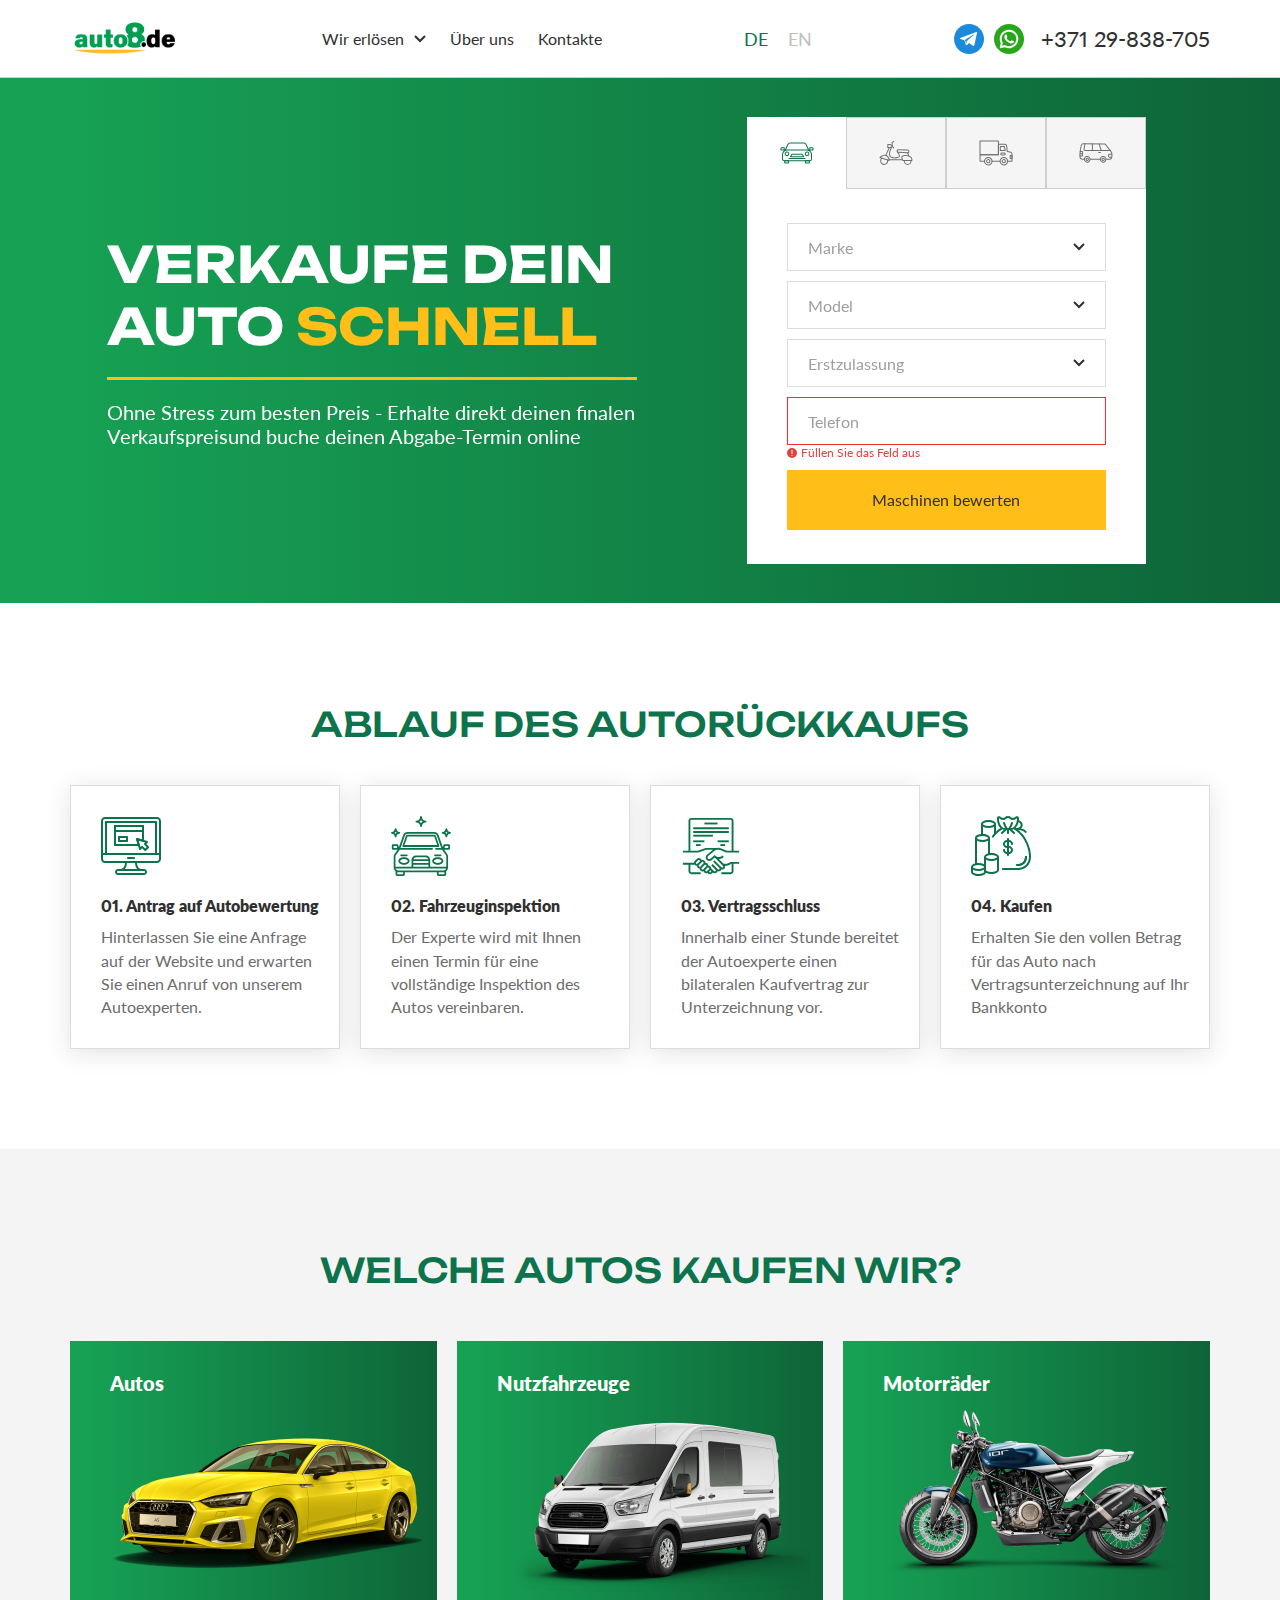
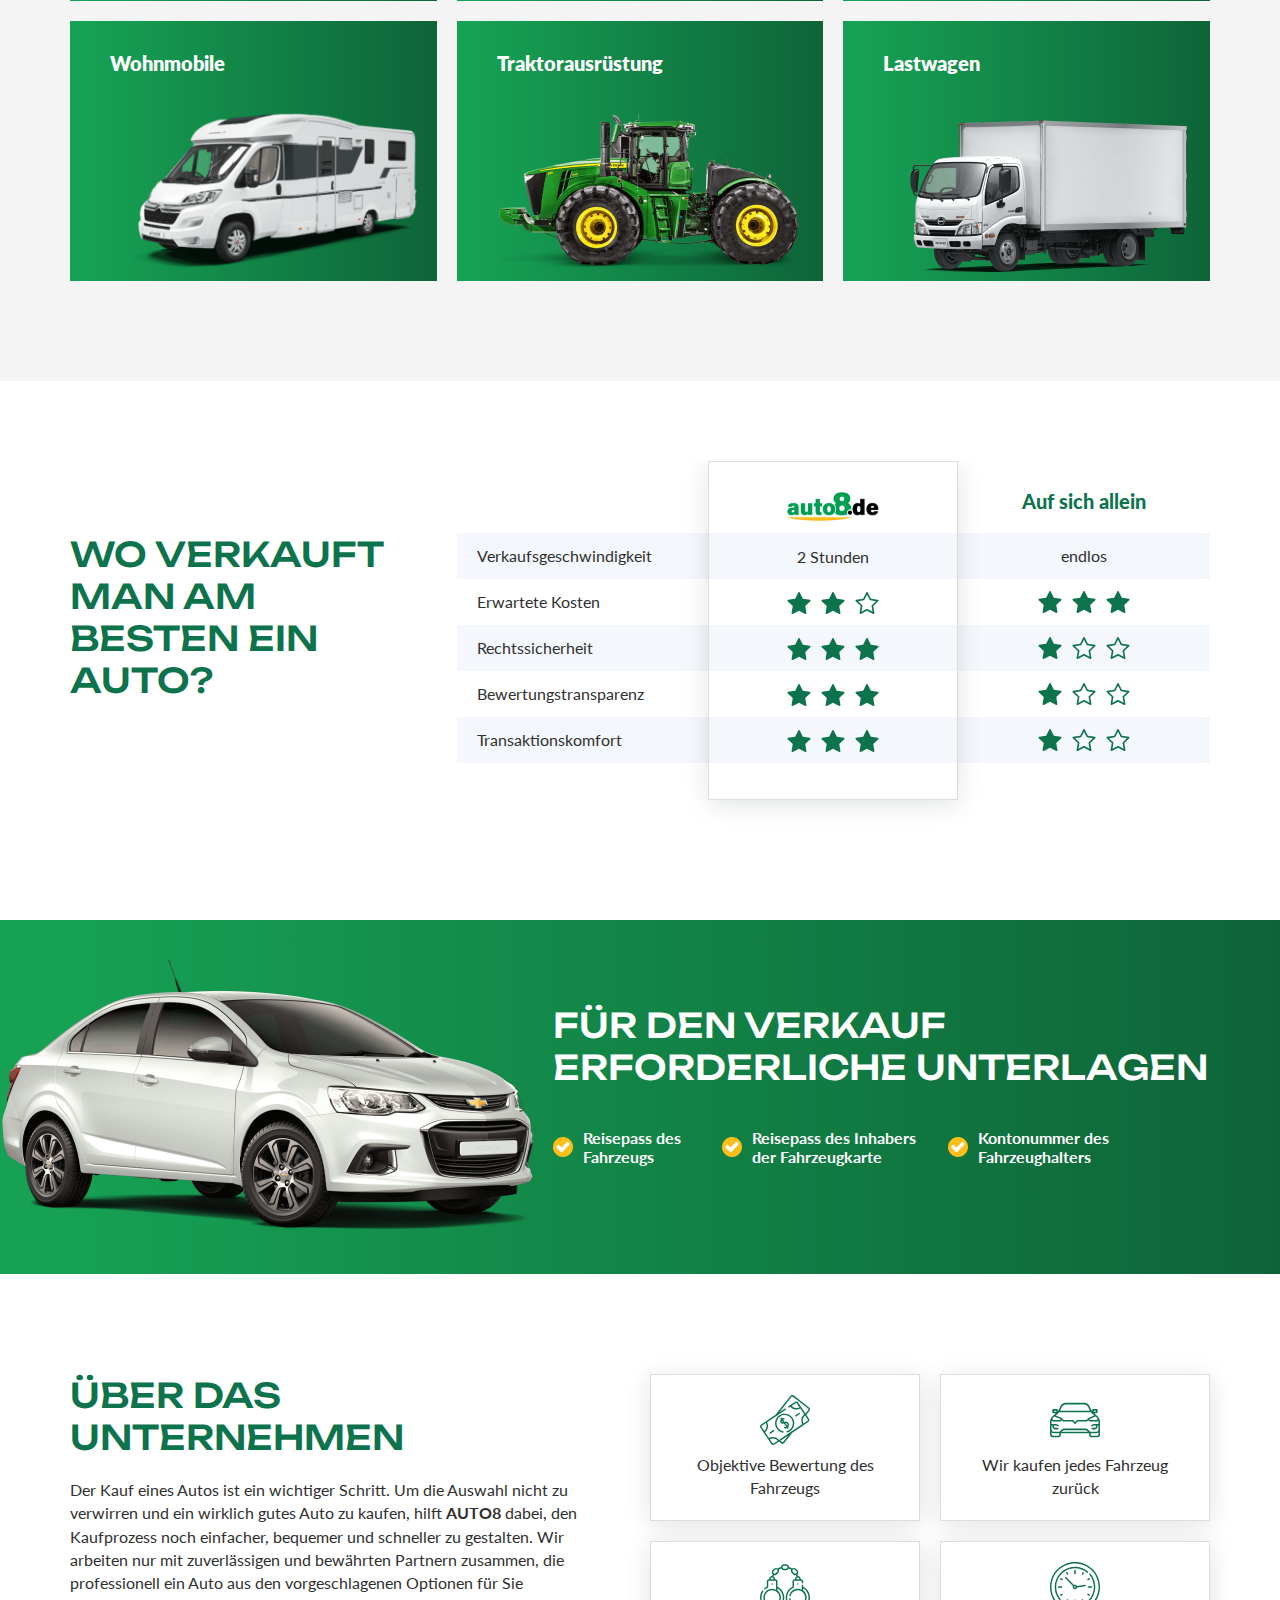
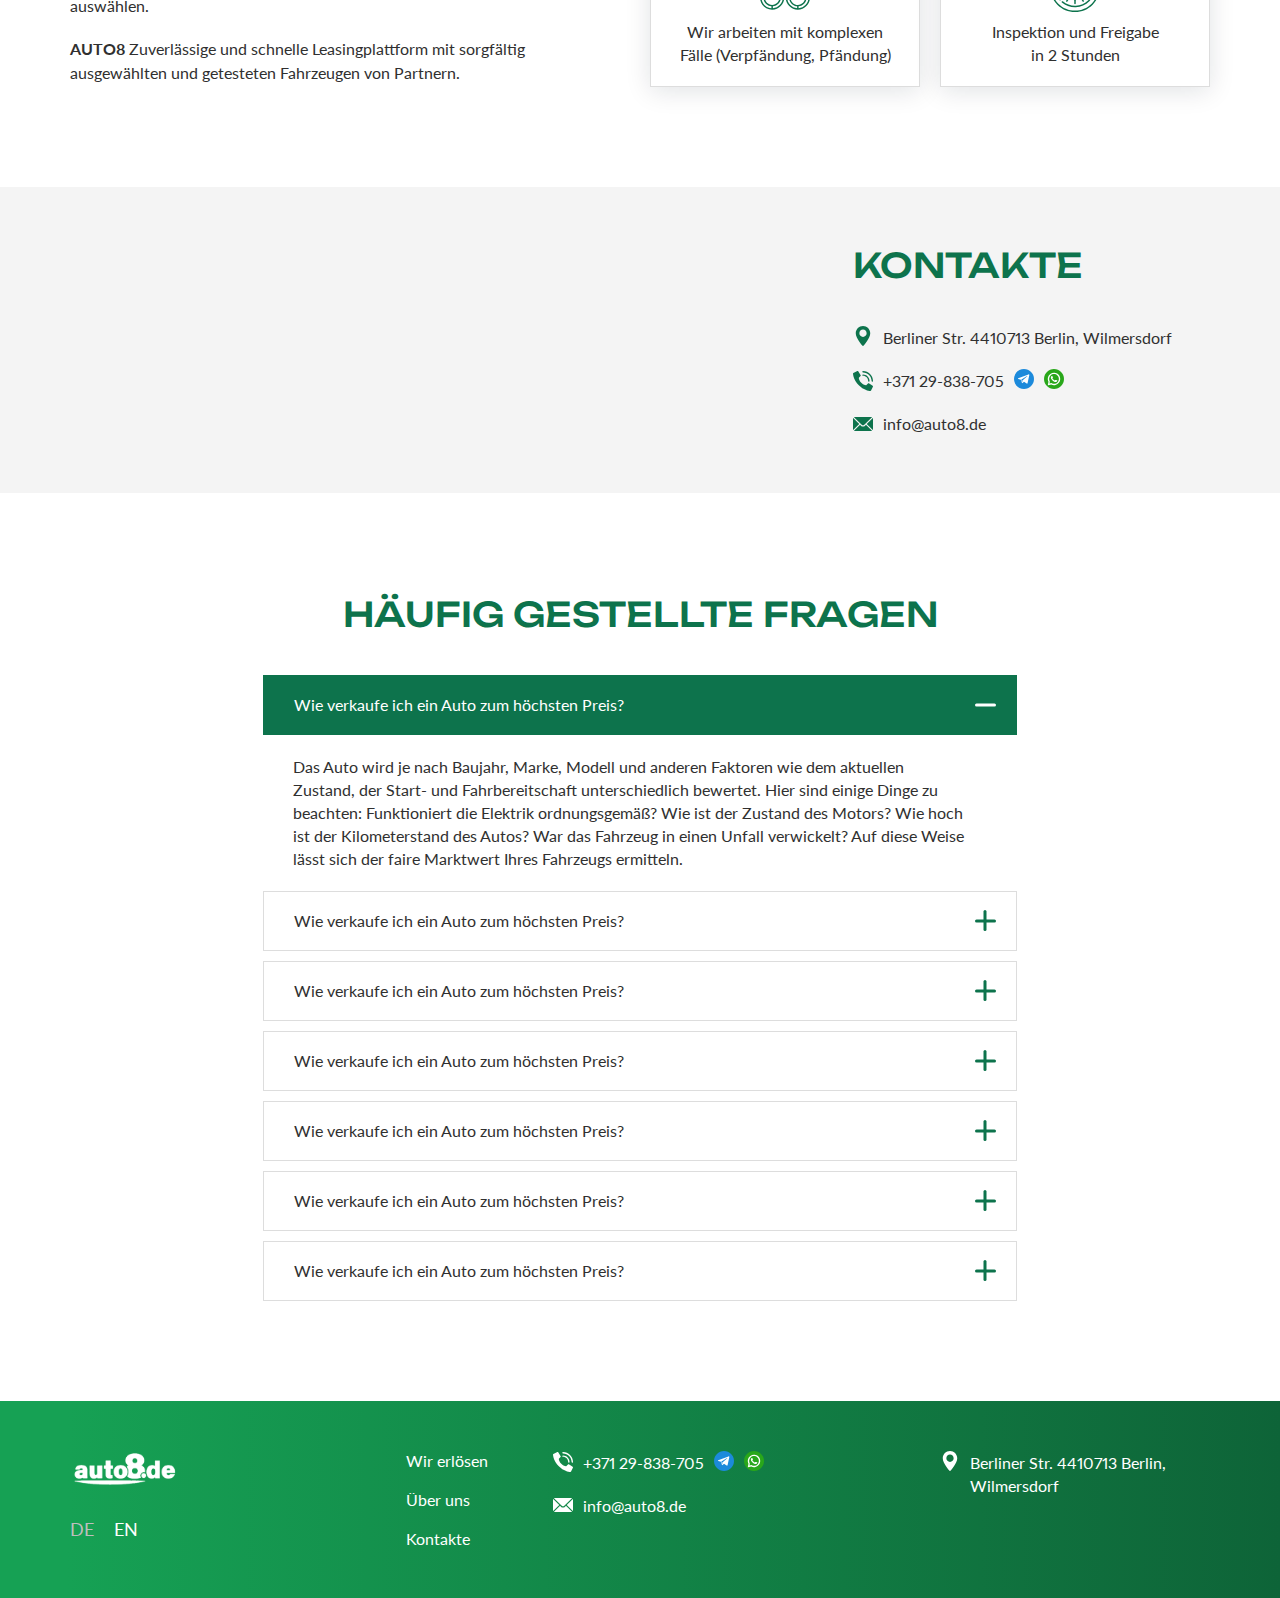
==== commit 7bc0a402: "edit1" ====
--- a/index.html
+++ b/index.html
@@ -143,7 +143,7 @@
 				<div class="row">
 					<div class="col-12 d-flex flex-wrap align-items-center">
 
-						<a href="index.html" class="logo">your logo</a>
+						<a href="index.html" class="logo"><img src="img/logo.png" alt=""></a>
 
 						<ul class="menu">
 							<li class="dropdown"><a href="#" class="dropdown-toggle" data-toggle="dropdown" aria-haspopup="true"
@@ -170,7 +170,7 @@
 												aria-expanded="false">Über uns</a>
 											<div class="dropdown-menu">
 												<ul class="dropdown-menu-list ul-my">
-													<li><a href="#">Wir erlösen</a></li>
+													<li><a href="#">Wir erlösen 2</a></li>
 													<li><a href="#">Über uns</a></li>
 													<li><a href="#">Wir erlösen</a></li>
 													<li><a href="#">Wir Über uns</a></li>
@@ -183,7 +183,7 @@
 												aria-expanded="false">Wir erlösen</a>
 											<div class="dropdown-menu">
 												<ul class="dropdown-menu-list ul-my">
-													<li><a href="#">Wir erlösen</a></li>
+													<li><a href="#">Wir erlösen 3</a></li>
 													<li><a href="#">Über uns</a></li>
 													<li><a href="#">Wir erlösen</a></li>
 													<li><a href="#">Wir Über uns</a></li>
@@ -196,7 +196,7 @@
 												aria-expanded="false">Wir Über uns</a>
 											<div class="dropdown-menu">
 												<ul class="dropdown-menu-list ul-my">
-													<li><a href="#">Wir erlösen</a></li>
+													<li><a href="#">Wir erlösen 4</a></li>
 													<li><a href="#">Über uns</a></li>
 													<li><a href="#">Wir erlösen</a></li>
 													<li><a href="#">Wir Über uns</a></li>
@@ -571,7 +571,7 @@
 							<div class="benefit-table-col">
 								<div class="priority-box">
 									<div class="benefit-table-col__head">
-										<div class="logo-company"></div>
+										<div class="logo-company"><img src="img/logo.png" alt=""></div>
 									</div>
 									<div class="benefit-table-col__body">
 										<ul class="ul-my benefit-table-list">
@@ -656,7 +656,7 @@
 
 		<section class="documents">
 			<div class="container">
-				<div class="row">
+				<div class="row align-items-center">
 					<div class="col-12 col-lg-7 order-lg-1">
 						<h2 class="color-white">Für den Verkauf erforderliche Unterlagen</h2>
 
@@ -984,7 +984,7 @@
 					<div class="col-12 col-sm-6 col-lg-3">
 						<div class="footer-box">
 							<a href="index.html" class="logo">
-								your logo
+								<img src="img/logo.png" alt="">
 							</a>
 
 							<div class="list-language">
@@ -1105,6 +1105,28 @@
 		</div>
 	</div>
 
+	<div class="modal fade" id="thanks-successModal" tabindex="-1" aria-labelledby="thanks-successModalLabel"
+		aria-hidden="true">
+		<div class="modal-dialog modal-dialog-centered modal-dialog-scrollable">
+			<div class="modal-content">
+				<div class="modal-header">
+					<h2 class="modal-title">способ связи сохранен</h2>
+					<button type="button" class="close" data-dismiss="modal" aria-label="Close">
+						<svg class="svg-icon">
+							<use xlink:href="img/sprite.svg#close"></use>
+						</svg>
+					</button>
+				</div>
+				<div class="modal-body">
+					<div class="box-text">
+						<p>Наш менеджер свяжется с вами в ближайшее время</p>
+					</div>
+					<a href="index.html" class="btn btn-yellow">На главную</a>
+				</div>
+			</div>
+		</div>
+	</div>
+
 	<script src="js/jquery.min.js"></script>
 	<script src="js/bootstrap.bundle.min.js"></script>
 	<script src="js/slick.min.js"></script>
--- a/css/main.css
+++ b/css/main.css
@@ -551,6 +551,7 @@
 .home {
   background: -webkit-gradient(linear, left top, right top, color-stop(5.23%, #16A154), to(#0E6438));
   background: linear-gradient(90deg, #16A154 5.23%, #0E6438 100%);
+  padding: 39px 0;
 }
 .home .box-text {
   color: #fff;
@@ -727,9 +728,17 @@
 }
 .benefit-table-col .logo-company {
   max-width: 173px;
-  height: 100%;
+  height: 34px;
   margin: 0 auto;
-  background: #E7E7E7;
+  display: -webkit-box;
+  display: -ms-flexbox;
+  display: flex;
+  -webkit-box-align: center;
+      -ms-flex-align: center;
+          align-items: center;
+  -webkit-box-pack: center;
+      -ms-flex-pack: center;
+          justify-content: center;
 }
 .benefit-table-col .logo-company img {
   max-height: 100%;
@@ -1452,10 +1461,6 @@
 
 /*==========	success-page end	==========*/
 /*==========	buy cars	==========*/
-.home-buy-cars {
-  padding: 39px 0;
-}
-
 .which-cars-buy {
   padding: 100px 0;
 }
@@ -1489,5 +1494,14 @@
 .documents-v2 {
   padding: 100px 0 90px;
 }
+.documents-v2 .documents-box {
+  margin: 0 50px 20px 0;
+  width: -webkit-fit-content;
+  width: -moz-fit-content;
+  width: fit-content;
+}
+.documents-v2 .documents-box:last-child {
+  margin: 0 0 20px;
+}
 
 /*==========	buy cars end	==========*/--- a/css/header.css
+++ b/css/header.css
@@ -60,6 +60,7 @@
   text-transform: uppercase;
   color: #303030;
   font-size: 26px;
+  max-width: 110px;
 }
 
 .list-language {
--- a/css/footer.css
+++ b/css/footer.css
@@ -20,6 +20,8 @@
       -ms-flex-pack: start;
           justify-content: flex-start;
   color: #fff;
+  -webkit-filter: brightness(0) invert(1);
+          filter: brightness(0) invert(1);
 }
 footer .list-language {
   margin: 30px 0 0;
@@ -208,6 +210,10 @@
 .modal-body {
   padding: 10px 0 0;
 }
+.modal-body .box-text {
+  margin: 0 auto 20px;
+  text-align: center;
+}
 
 .modal-backdrop.show {
   opacity: 0.2;
--- a/css/media.css
+++ b/css/media.css
@@ -97,6 +97,7 @@
     width: 100%;
     left: 0;
     top: 0;
+    padding: 12px 0;
   }
   header .menu, header .phone, header .list-messengers, header .list-language {
     display: none;
@@ -145,6 +146,7 @@
   }
   .benefit .logo-company {
     max-width: 120px;
+    height: 26px;
   }
   .priority-box {
     padding: 13px 5px;
@@ -367,4 +369,18 @@
   .benefit-table-col h3 {
     font-size: 10px;
   }
+}
+@media only screen and (min-width: 768px) {
+  header .menu li a {
+    padding: 3px 0;
+  }
+  header .menu .dropdown:hover > .dropdown-menu {
+    display: block;
+  }
+  header .menu .dropdown-menu {
+    margin: 0;
+  }
+  header .menu .dropdown-menu .dropdown-menu {
+    margin: -1px 0 0;
+  }
 }